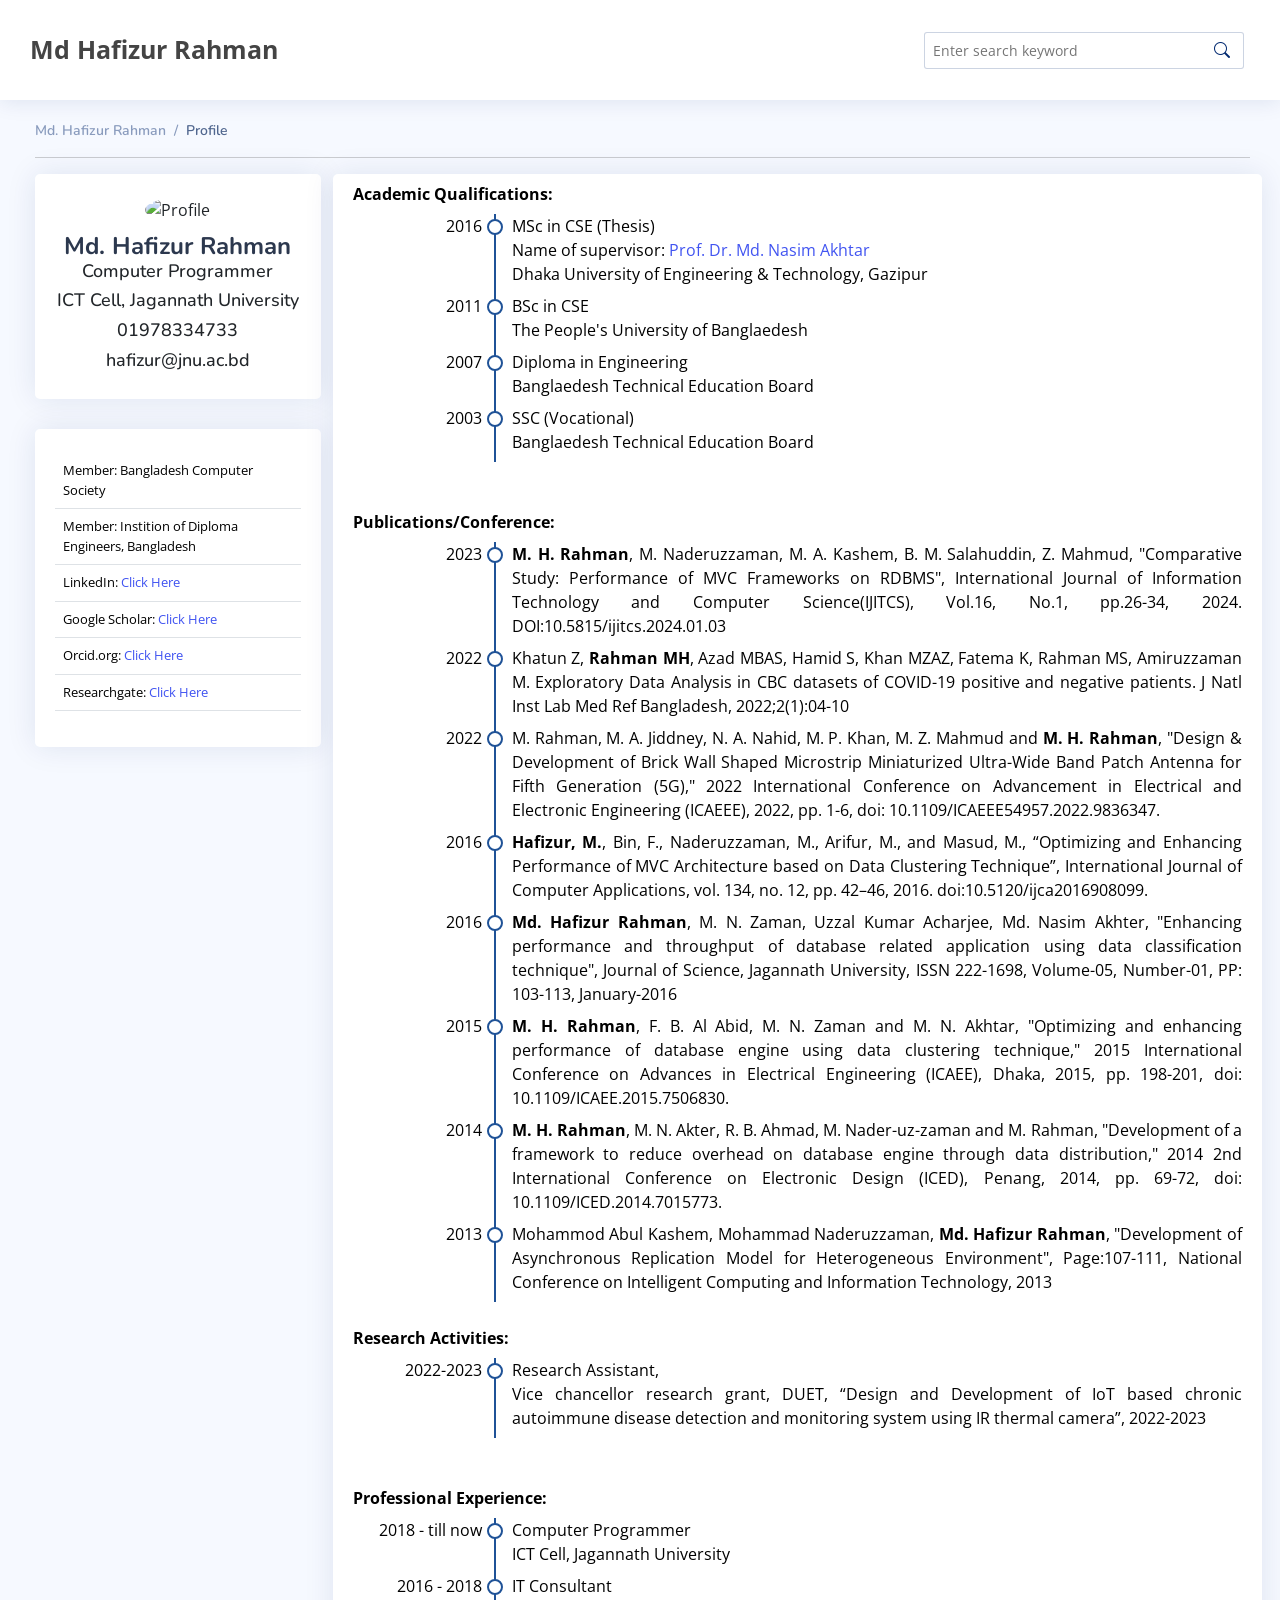
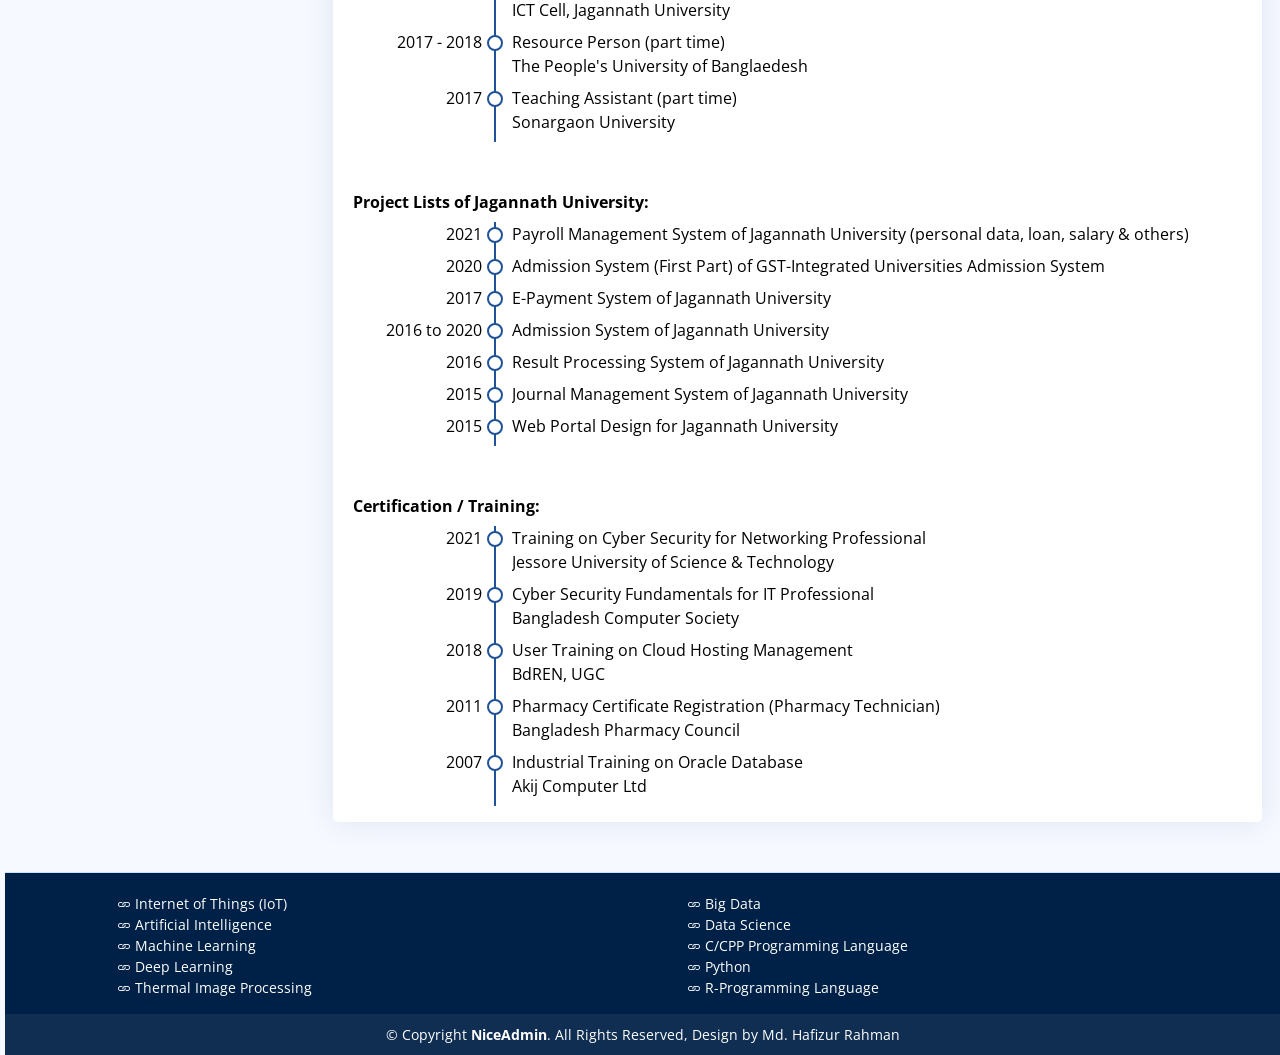
==== index.html @ 3d3f9adf "Add project list table for Project" ====
<!DOCTYPE html>
<html lang="en">

<head>
  <meta charset="utf-8">
  <meta content="width=device-width, initial-scale=1.0" name="viewport">

  <title>Md. Hafizur Rahman</title>
  <meta name="description" content="Md. Hafizur Rahman, Computer Programmer, Jagannath Univetsity, DUET">
  <meta name="keywords" content="Md. Hafizur Rahman, Computer Programmer, Jagannath Univetsity, DUET">

  <!-- Favicons -->
  <link href="profile-img.jpg" rel="icon">
  <link href="profile-img.jpg" rel="apple-touch-icon">

  <!-- Google Fonts -->
  <link href="https://fonts.gstatic.com" rel="preconnect">
  <link href="https://fonts.googleapis.com/css?family=Open+Sans:300,300i,400,400i,600,600i,700,700i|Nunito:300,300i,400,400i,600,600i,700,700i|Poppins:300,300i,400,400i,500,500i,600,600i,700,700i" rel="stylesheet">

  <!-- Vendor CSS Files -->
  <link href="https://cdn.jsdelivr.net/npm/bootstrap@5.0.2/dist/css/bootstrap.min.css" rel="stylesheet" integrity="sha384-EVSTQN3/azprG1Anm3QDgpJLIm9Nao0Yz1ztcQTwFspd3yD65VohhpuuCOmLASjC" crossorigin="anonymous">
  <link rel="stylesheet" href="https://cdn.jsdelivr.net/npm/bootstrap-icons@1.10.5/font/bootstrap-icons.css">
  <link href="style.css" rel="stylesheet">

</head>

<body>


   <header id="header" class="header fixed-top d-flex align-items-center" style='height:100px;' >
	
		<li class="nav-item d-block d-lg-none">
          <a class="nav-link nav-icon toggle-sidebar-btn" href="#">
            <i class="bi bi-list"></i>
           </a>
        </li>
	<!--
    <div class="d-flex align-items-center justify-content-between"  style='margin:0px;height:80px;'>
        <img src="https://hafizur.info/profile-img.jpg" style='height:75px;' alt="">
    </div>
   -->
	   
    <span style='font-size:25px; font-weight:bold;padding-left:10px;'>Md Hafizur Rahman</span>

    <nav class="header-nav ms-auto">
        
      <ul class="d-flex align-items-center">
        
        <li class="nav-item d-block d-lg-none">
          <a class="nav-link nav-icon search-bar-toggle " href="#">
            <i class="bi bi-search"></i>
          </a>
        </li>
     
        
        <li class="nav-item dropdown pe-3">
               <div class="search-bar">
                   
                  <form class="search-form d-flex align-items-center" method="POST" action="#">
                      <input type="hidden" name="c68ac539fab542ccf5bfe99f964eeb583" value="cde355ad556d3392de9cf7974c27603d" />
                               
                    <input type="text" name="query" placeholder="Enter search keyword" title="Enter search keyword">
                    <button type="submit" title="Search"><i class="bi bi-search"></i></button>
                  </form>
                </div>
        </li>
      </ul>
    </nav><!-- End Icons Navigation -->
  </header><!-- End Header -->
  
<!--  
 <aside id="sidebar" class="sidebar">
    <ul class="sidebar-nav" id="sidebar-nav" style='padding-top:10px;'>
        <li class='nav-item'><a class='nav-link collapsed' href='?id=home'><i class='bi bi-bank'></i> Home </a></li>
        <li class='nav-item'><a class='nav-link collapsed' href='?id=profile'><i class='bi bi-person-rolodex'></i> Profile</a></li>
		<li class='nav-item'><a class='nav-link collapsed' href='?id=randd'><i class='bi bi-grid'></i> R & D </a></li>
		<li class='nav-item'><a class='nav-link collapsed' href='?id=publication'><i class='bi bi-journal-album'></i> Publications </a></li>
		<li class='nav-item'><a class='nav-link collapsed' href='?id=blog'><i class='bi bi-journal-code'></i> Blog</a></li>
		<li class='nav-item'><a class='nav-link collapsed' href='?id=contact'><i class='bi bi-grid'></i> Contact Us</a></li>
    </ul>
</aside>
-->
<main id="main" class="main" style='margin-top:100px;'>
     
     <div class="pagetitle">
		<nav>
			<ol class="breadcrumb">
			  <li class="breadcrumb-item"><a href="#">Md. Hafizur Rahman</a></li>
			  <li class="breadcrumb-item active">Profile</li>
			</ol>
        </nav>
    </div>
    <hr>
    <section class="section profile">
     <div class="row">
		        <div class="col-xl-3">
					  <div class="card">
						<div class="card-body profile-card pt-4 d-flex flex-column align-items-center">
						 <img src="https://hafizur.info/profile-img.jpg" alt="Profile" class="rounded-circle">
						  <h2>Md. Hafizur Rahman</h2>
						  <h3>Computer Programmer</h3>
						  <h3>ICT Cell, Jagannath University</h3>
						  <h3>01978334733</h3>
						  <h3>hafizur@jnu.ac.bd</h3>
						</div>
					  </div>

					<div class="card">
						<div class="card-body profile-card pt-4 d-flex flex-column">
						<table class='table' style='font-size:13px;'>
								<tr><td>Member: Bangladesh Computer Society</td></tr>
								<tr><td>Member: Instition of Diploma Engineers, Bangladesh </td></tr>
								<tr><td>LinkedIn: <a href="#">Click Here</a></td></tr> 
								<tr><td>Google Scholar: <a href="https://scholar.google.com/citations?user=UboyvCoAAAAJ&hl=en">Click Here</a> </td></tr>	
								<tr><td>Orcid.org:  <a href="https://orcid.org/0009-0006-0517-9056">Click Here</a> </td></tr>		
								<tr><td>Researchgate: <a href="https://www.researchgate.net/profile/Md-Rahman-189">Click Here</a></td></tr>									
							</table>
						</div>
					  </div>

					</div>
		
        <div class="col-xl-9 card" style='min-height:600px;'>			
		<style>
			#vrline {
			  /*padding: 0 0 20px 20px;*/
			  margin-top: -2px;
			  border-left: 2px solid #1f5297;
			  position: relative;
			}					
			#vrline::before {
			  content: "";
			  position: absolute;
			  width: 16px;
			  height: 16px;
			  border-radius: 50px;
			  left: -9px;
			  top: 5px;
			  background: #fff;
			  border: 2px solid #1f5297;
			}
</style>		
<table class='table table-borderless'>
	<thead>	
		<tr>
			<th colspan=3 style='text-align:left;'>Academic Qualifications:</th>
		</tr>
	</thead>
	<tbody>
		<!--
	<tr>
		<td style='width:150px;text-align:right;vertical-align:top;padding-top:0px;padding-right:12px;'>ongoing</td>
		<td style='width:5px;text-align:center;' id='vrline'> </td>
		<td style='vertical-align:top;padding-top:0px;text-align:left;padding-left:0px;'>
			PhD in CSE<br>
			Name of  supervisor: <a href='https://profile.duet.ac.bd/u/drkashemll'>Prof. Dr. Mohammod Abul Kashem</a><br>
			Dhaka University of Engineering & Technology, Gazipur
			</td>
	</tr>
		-->
	<tr>
		<td style='width:150px;text-align:right;vertical-align:top;padding-top:0px;padding-right:12px;'>2016</td>
		<td style='width:5px;text-align:center;' id='vrline'> </td>
		<td style='vertical-align:top;padding-top:0px;text-align:left;padding-left:0px;'>
		MSc in CSE (Thesis)<br>
		Name of  supervisor: <a href='https://profile.duet.ac.bd/u/drnasim'>Prof. Dr. Md. Nasim Akhtar</a><br>
		Dhaka University of Engineering & Technology, Gazipur
	</tr>
	<tr>
		<td style='width:150px;text-align:right;vertical-align:top;padding-top:0px;padding-right:12px;'>2011</td>
		<td style='width:5px;text-align:center;' id='vrline'> </td>
		<td style='vertical-align:top;padding-top:0px;text-align:left;padding-left:0px;'>BSc in CSE<br>
		The People's University of Banglaedesh
		</td>
	</tr>
	<tr>
		<td style='width:150px;text-align:right;vertical-align:top;padding-top:0px;padding-right:12px;'>2007</td>
		<td style='width:5px;text-align:center;' id='vrline'> </td>
		<td style='vertical-align:top;padding-top:0px;text-align:left;padding-left:0px;'>Diploma in Engineering<br>Banglaedesh Technical Education Board</td>
	</tr>
	<tr>
		<td style='width:150px;text-align:right;vertical-align:top;padding-top:0px;padding-right:12px;'>2003</td>
		<td style='width:5px;text-align:center;' id='vrline'> </td>
		<td style='vertical-align:top;padding-top:0px;text-align:left;padding-left:0px;'>SSC (Vocational)<br>Banglaedesh Technical Education Board</td>
	</tr>
	</tbody>
</table>
<br>
<table class='table table-borderless'>
	<thead>	
		<tr>
			<th colspan=3 style='text-align:left;'>Publications/Conference:</th>
		</tr>
	</thead>
	<tbody>
	<tr>
		<td style='width:150px;text-align:right;vertical-align:top;padding-top:0px;padding-right:12px;'>2023</td>
		<td style='width:5px;text-align:center;' id='vrline'> </td>
		<td style='vertical-align:top;padding-top:0px;text-align:justify;padding-left:0px;'>
		<b>M. H. Rahman</b>, M. Naderuzzaman, M. A. Kashem, B. M. Salahuddin, Z. Mahmud, "Comparative Study: Performance of MVC Frameworks on RDBMS", International Journal of Information Technology and Computer Science(IJITCS), Vol.16, No.1, pp.26-34, 2024. DOI:10.5815/ijitcs.2024.01.03
		</td>
	</tr>
	<tr>
		<td style='width:150px;text-align:right;vertical-align:top;padding-top:0px;padding-right:12px;'>2022</td>
		<td style='width:5px;text-align:center;' id='vrline'> </td>
		<td style='vertical-align:top;padding-top:0px;text-align:justify;padding-left:0px;'>
			Khatun Z, <b>Rahman MH</b>, Azad MBAS, Hamid S, Khan MZAZ, Fatema K, Rahman MS, Amiruzzaman M. Exploratory Data Analysis in CBC datasets of COVID-19 positive and negative patients. J Natl Inst Lab Med Ref Bangladesh, 2022;2(1):04-10
		</td>
	</tr>
		<tr>
		<td style='width:150px;text-align:right;vertical-align:top;padding-top:0px;padding-right:12px;'>2022</td>
		<td style='width:5px;text-align:center;' id='vrline'> </td>
		<td style='vertical-align:top;padding-top:0px;text-align:justify;padding-left:0px;'>
			M. Rahman, M. A. Jiddney, N. A. Nahid, M. P. Khan, M. Z. Mahmud and <b>M. H. Rahman</b>, "Design & Development of Brick Wall Shaped Microstrip Miniaturized Ultra-Wide Band Patch Antenna for Fifth Generation (5G)," 2022 International Conference on Advancement in Electrical and Electronic Engineering (ICAEEE), 2022, pp. 1-6, doi: 10.1109/ICAEEE54957.2022.9836347.
		</td>
	</tr>
	
	</tr>
		<tr>
		<td style='width:150px;text-align:right;vertical-align:top;padding-top:0px;padding-right:12px;'>2016</td>
		<td style='width:5px;text-align:center;' id='vrline'> </td>
		<td style='vertical-align:top;padding-top:0px;text-align:justify;padding-left:0px;'>
			<b>Hafizur, M.</b>, Bin, F., Naderuzzaman, M., Arifur, M., and Masud, M., “Optimizing and Enhancing Performance of MVC Architecture based on Data Clustering Technique”, International Journal of Computer Applications, vol. 134, no. 12, pp. 42–46, 2016. doi:10.5120/ijca2016908099.
		</td>
	</tr>
	</tr>
	<tr>
		<td style='width:150px;text-align:right;vertical-align:top;padding-top:0px;padding-right:12px;'>2016</td>
		<td style='width:5px;text-align:center;' id='vrline'> </td>
		<td style='vertical-align:top;padding-top:0px;text-align:justify;padding-left:0px;'>
			<b>Md. Hafizur Rahman</b>, M. N. Zaman, Uzzal Kumar Acharjee, Md. Nasim Akhter, "Enhancing performance and throughput of database related application using data classification technique", Journal of Science, Jagannath University, ISSN 222-1698, Volume-05, Number-01, PP: 103-113, January-2016
		</td>
	</tr>
	<tr>
		<td style='width:150px;text-align:right;vertical-align:top;padding-top:0px;padding-right:12px;'>2015</td>
		<td style='width:5px;text-align:center;' id='vrline'> </td>
		<td style='vertical-align:top;padding-top:0px;text-align:justify;padding-left:0px;'>
		<b>M. H. Rahman</b>, F. B. Al Abid, M. N. Zaman and M. N. Akhtar, "Optimizing and enhancing performance of database engine using data clustering technique," 2015 International Conference on Advances in Electrical Engineering (ICAEE), Dhaka, 2015, pp. 198-201, doi: 10.1109/ICAEE.2015.7506830.
		</td>
	</tr>
	<tr>
		<td style='width:150px;text-align:right;vertical-align:top;padding-top:0px;padding-right:12px;'>2014</td>
		<td style='width:5px;text-align:center;' id='vrline'> </td>
		<td style='vertical-align:top;padding-top:0px;text-align:justify;padding-left:0px;'>
		<b>M. H. Rahman</b>, M. N. Akter, R. B. Ahmad, M. Nader-uz-zaman and M. Rahman, "Development of a framework to reduce overhead on database engine through data distribution," 2014 2nd International Conference on Electronic Design (ICED), Penang, 2014, pp. 69-72, doi: 10.1109/ICED.2014.7015773.
		</td>
	</tr>
	<tr>
		<td style='width:150px;text-align:right;vertical-align:top;padding-top:0px;padding-right:12px;'>2013</td>
		<td style='width:5px;text-align:center;' id='vrline'> </td>
		<td style='vertical-align:top;padding-top:0px;text-align:justify;padding-left:0px;'>
		Mohammod Abul Kashem, Mohammad Naderuzzaman, <b>Md. Hafizur Rahman</b>, "Development of Asynchronous Replication Model for Heterogeneous Environment", Page:107-111, National Conference on Intelligent Computing and Information Technology, 2013
		</td>
	</tr>
	</tbody>
</table>

	<table class='table table-borderless'  style="font-family:'Open Sans',sans-serif;">
	<thead>	
		<tr>
			<th colspan=3 style='text-align:left;'>Research Activities:</th>
		</tr>
	</thead>
	<tbody>
	<tr>
		<td style='width:150px;text-align:right;vertical-align:top;padding-top:0px;padding-right:12px;'>2022-2023</td>
		<td style='width:5px;text-align:center;' id='vrline'> </td>
		<td style='vertical-align:top;padding-top:0px;text-align:justify;padding-left:0px;'>
		Research Assistant,<br>
		Vice chancellor research grant, DUET,  “Design and Development of IoT based chronic autoimmune disease detection and monitoring system using IR thermal camera”, 2022-2023
		
		</td>
	</tr>
	</table>
			
<br>
<table class='table table-borderless'>
	<thead>	
		<tr>
			<th colspan=3 style='text-align:left;'>Professional Experience:</th>
		</tr>
	</thead>
	<tbody>
	<tr>
		<td style='width:150px;text-align:right;vertical-align:top;padding-top:0px;padding-right:12px;'>2018 - till now</td>
		<td style='width:5px;text-align:center;' id='vrline'> </td>
		<td style='vertical-align:top;padding-top:0px;text-align:left;padding-left:0px;'>
			Computer Programmer<br>
			ICT Cell, Jagannath University
			</td>
	</tr>
	<tr>
		<td style='width:150px;text-align:right;vertical-align:top;padding-top:0px;padding-right:12px;'>2016 - 2018</td>
		<td style='width:5px;text-align:center;' id='vrline'> </td>
		<td style='vertical-align:top;padding-top:0px;text-align:left;padding-left:0px;'>
			IT Consultant<br>
			ICT Cell, Jagannath University
	</tr>
	<tr>
		<td style='width:150px;text-align:right;vertical-align:top;padding-top:0px;padding-right:12px;'>2017 - 2018</td>
		<td style='width:5px;text-align:center;' id='vrline'> </td>
		<td style='vertical-align:top;padding-top:0px;text-align:left;padding-left:0px;'>Resource Person (part time)<br>
		The People's University of Banglaedesh
		</td>
	</tr>
	<tr>
		<td style='width:150px;text-align:right;vertical-align:top;padding-top:0px;padding-right:12px;'>2017 </td>
		<td style='width:5px;text-align:center;' id='vrline'> </td>
		<td style='vertical-align:top;padding-top:0px;text-align:left;padding-left:0px;'>Teaching Assistant (part time)<br>
		Sonargaon University
		</td>
	</tr>
	</tbody>
</table>
<br>
		<table class='table table-borderless'>
	<thead>	
		<tr>
			<th colspan=3 style='text-align:left;'>Project Lists of Jagannath University:</th>
		</tr>
	</thead>
	<tbody>

		<tr>
		<td style='width:150px;text-align:right;vertical-align:top;padding-top:0px;padding-right:12px;'>2021</td>
		<td style='width:5px;text-align:center;' id='vrline'> </td>
		<td style='vertical-align:top;padding-top:0px;text-align:left;padding-left:0px;'>
		Payroll Management System of Jagannath University (personal data, loan, salary & others)
		</td>
	</tr>

	<tr>
		<td style='width:150px;text-align:right;vertical-align:top;padding-top:0px;padding-right:12px;'>2020</td>
		<td style='width:5px;text-align:center;' id='vrline'> </td>
		<td style='vertical-align:top;padding-top:0px;text-align:left;padding-left:0px;'>
			Admission System (First Part) of GST-Integrated Universities Admission System
	</tr>


		<tr>
		<td style='width:150px;text-align:right;vertical-align:top;padding-top:0px;padding-right:12px;'>2017</td>
		<td style='width:5px;text-align:center;' id='vrline'> </td>
		<td style='vertical-align:top;padding-top:0px;text-align:left;padding-left:0px;'>
		E-Payment System of Jagannath University
		</td>
	</tr>

	<tr>
		<td style='width:150px;text-align:right;vertical-align:top;padding-top:0px;padding-right:12px;'>2016 to 2020</td>
		<td style='width:5px;text-align:center;' id='vrline'> </td>
		<td style='vertical-align:top;padding-top:0px;text-align:left;padding-left:0px;'>
			 Admission System of Jagannath University
			</td>
	</tr>

	<tr>
		<td style='width:150px;text-align:right;vertical-align:top;padding-top:0px;padding-right:12px;'>2016</td>
		<td style='width:5px;text-align:center;' id='vrline'> </td>
		<td style='vertical-align:top;padding-top:0px;text-align:left;padding-left:0px;'>
		Result Processing System of Jagannath University
		</td>
	</tr>


		<tr>
		<td style='width:150px;text-align:right;vertical-align:top;padding-top:0px;padding-right:12px;'>2015</td>
		<td style='width:5px;text-align:center;' id='vrline'> </td>
		<td style='vertical-align:top;padding-top:0px;text-align:left;padding-left:0px;'>
		Journal Management System of Jagannath University
		</td>
	</tr>

		<tr>
		<td style='width:150px;text-align:right;vertical-align:top;padding-top:0px;padding-right:12px;'>2015</td>
		<td style='width:5px;text-align:center;' id='vrline'> </td>
		<td style='vertical-align:top;padding-top:0px;text-align:left;padding-left:0px;'>
		Web Portal Design for Jagannath University
		</td>
	</tr>


	</tbody>
</table>		
<br>
<table class='table table-borderless'>
	<thead>	
		<tr>
			<th colspan=3 style='text-align:left;'>Certification / Training:</th>
		</tr>
	</thead>
	<tbody>
	<tr>
		<td style='width:150px;text-align:right;vertical-align:top;padding-top:0px;padding-right:12px;'>2021</td>
		<td style='width:5px;text-align:center;' id='vrline'> </td>
		<td style='vertical-align:top;padding-top:0px;text-align:left;padding-left:0px;'>
			Training on Cyber Security for Networking Professional<br>
			Jessore University of Science & Technology
			</td>
	</tr>
	<tr>
		<td style='width:150px;text-align:right;vertical-align:top;padding-top:0px;padding-right:12px;'>2019</td>
		<td style='width:5px;text-align:center;' id='vrline'> </td>
		<td style='vertical-align:top;padding-top:0px;text-align:left;padding-left:0px;'>
			Cyber Security Fundamentals for IT Professional<br>
			Bangladesh Computer Society
	</tr>
	<tr>
		<td style='width:150px;text-align:right;vertical-align:top;padding-top:0px;padding-right:12px;'>2018</td>
		<td style='width:5px;text-align:center;' id='vrline'> </td>
		<td style='vertical-align:top;padding-top:0px;text-align:left;padding-left:0px;'>
		User Training on Cloud Hosting Management<br>
		BdREN, UGC
		</td>
	</tr>
	<tr>
		<td style='width:150px;text-align:right;vertical-align:top;padding-top:0px;padding-right:12px;'>2011</td>
		<td style='width:5px;text-align:center;' id='vrline'> </td>
		<td style='vertical-align:top;padding-top:0px;text-align:left;padding-left:0px;'>
		Pharmacy Certificate Registration (Pharmacy Technician)<br>
		Bangladesh Pharmacy Council 
		</td>
	</tr>
	<tr>
		<td style='width:150px;text-align:right;vertical-align:top;padding-top:0px;padding-right:12px;'>2007</td>
		<td style='width:5px;text-align:center;' id='vrline'> </td>
		<td style='vertical-align:top;padding-top:0px;text-align:left;padding-left:0px;'>
		Industrial Training on Oracle Database<br>
		Akij Computer Ltd 
		</td>
	</tr>
	</tbody>
</table>					
        </div>
      </div>
    </section>

  </main>
    <!-- ======= Footer ======= -->
  <footer id="footer" class="footer"  style='background-color:#002147;padding-bottom:0px;color:white;'>
      <div class="container">
            <div class="f-items" >
                <div class="row" >
					
					<div class="col-md-6 col-sm-6 item equal-height">
                        <div class="f-item link">
                            <ul class='no_bullet_white_color' style='list-style-type:none;'>
                                <li style='margin:0px;'><a href='#'><i class='bi bi-link'></i> Internet of Things (IoT)</a></li>
								<li style='margin:0px;'><a href='#'><i class='bi bi-link'></i> Artificial Intelligence</a></li>
								<li style='margin:0px;'><a href='#'><i class='bi bi-link'></i> Machine Learning</a></li>
								<li style='margin:0px;'><a href='#'><i class='bi bi-link'></i> Deep Learning</a></li>	
								<li style='margin:0px;'><a href='#'><i class='bi bi-link'></i> Thermal Image Processing</a></li>										
							</ul>
						</div>
                    </div>
					
					<div class="col-md-6 col-sm-6 item equal-height">
                        <div class="f-item link">
                            <ul class='no_bullet_white_color' style='list-style-type:none;'>
                                <li style='margin:0px;'><a href='#'><i class='bi bi-link'></i> Big Data</a></li>
								<li style='margin:0px;'><a href='#'><i class='bi bi-link'></i> Data Science</a></li>
								<li style='margin:0px;'><a href='#'><i class='bi bi-link'></i> C/CPP Programming Language</a></li>
								<li style='margin:0px;'><a href='#'><i class='bi bi-link'></i> Python</a></li>
								<li style='margin:0px;'><a href='#'><i class='bi bi-link'></i> R-Programming Language</a></li>							
							</ul>
						</div>
                    </div>					


                </div>
            </div>
        </div>
      
    <div class="copyright" style='background-color:#0F2E52;padding:10px;color:white;'>
      &copy; Copyright <strong><span>NiceAdmin</span></strong>. All Rights Reserved, Design by Md. Hafizur Rahman</div>
  </footer>

  <a href="#" class="back-to-top d-flex align-items-center justify-content-center"><i class="bi bi-arrow-up-short"></i></a>

 <script src="https://cdn.jsdelivr.net/npm/bootstrap@5.0.2/dist/js/bootstrap.bundle.min.js" integrity="sha384-MrcW6ZMFYlzcLA8Nl+NtUVF0sA7MsXsP1UyJoMp4YLEuNSfAP+JcXn/tWtIaxVXM" crossorigin="anonymous"></script>
  <script src="main.js"></script>

</body>

</html>
---- style.css ----
/**
* Template Name: NiceAdmin - v2.2.2
* Template URL: https://bootstrapmade.com/nice-admin-bootstrap-admin-html-template/
* Author: BootstrapMade.com
* License: https://bootstrapmade.com/license/
*/

/*--------------------------------------------------------------
# General
--------------------------------------------------------------*/
:root {
  scroll-behavior: smooth;
}

body {
  font-family: "Open Sans", sans-serif;
  background: #f6f9ff;
  color: #444444;
}

a {
  color: #4154f1;
  text-decoration: none;
}

a:hover {
  color: #717ff5;
  text-decoration: none;
}

h1, h2, h3, h4, h5, h6 {
  font-family: "Nunito", sans-serif;
}

/*--------------------------------------------------------------
# Main
--------------------------------------------------------------*/
#main {
  margin-top: 100px;
  padding: 20px 30px;
  transition: all 0.3s;
}
@media (max-width: 1199px) {
  #main {
    padding: 20px;
  }
}

/*--------------------------------------------------------------
# Page Title
--------------------------------------------------------------*/
.pagetitle {
  margin-bottom: 10px;
}
.pagetitle h1 {
  font-size: 24px;
  margin-bottom: 0;
  font-weight: 600;
  color: #012970;
}

/*--------------------------------------------------------------
# Back to top button
--------------------------------------------------------------*/
.back-to-top {
  position: fixed;
  visibility: hidden;
  opacity: 0;
  right: 15px;
  bottom: 15px;
  z-index: 99999;
  background: #4154f1;
  width: 40px;
  height: 40px;
  border-radius: 4px;
  transition: all 0.4s;
}
.back-to-top i {
  font-size: 24px;
  color: #fff;
  line-height: 0;
}
.back-to-top:hover {
  background: #6776f4;
  color: #fff;
}
.back-to-top.active {
  visibility: visible;
  opacity: 1;
}

/*--------------------------------------------------------------
# Override some default Bootstrap stylings
--------------------------------------------------------------*/
/* Dropdown menus */
.dropdown-menu {
  border-radius: 4px;
  padding: 10px 0;
  -webkit-animation-name: dropdown-animate;
  animation-name: dropdown-animate;
  -webkit-animation-duration: 0.2s;
  animation-duration: 0.2s;
  -webkit-animation-fill-mode: both;
  animation-fill-mode: both;
  border: 0;
  box-shadow: 0 5px 30px 0 rgba(82, 63, 105, 0.2);
}
.dropdown-menu .dropdown-header, .dropdown-menu .dropdown-footer {
  text-align: center;
  font-size: 15px;
  padding: 10px 25px;
}
.dropdown-menu .dropdown-footer a {
  color: #444444;
  text-decoration: underline;
}
.dropdown-menu .dropdown-footer a:hover {
  text-decoration: none;
}
.dropdown-menu .dropdown-divider {
  color: #a5c5fe;
  margin: 0;
}
.dropdown-menu .dropdown-item {
  font-size: 14px;
  padding: 10px 15px;
  transition: 0.3s;
}
.dropdown-menu .dropdown-item i {
  margin-right: 10px;
  font-size: 18px;
  line-height: 0;
}
.dropdown-menu .dropdown-item:hover {
  background-color: #f6f9ff;
}

@media (min-width: 768px) {
  .dropdown-menu-arrow::before {
    content: "";
    width: 13px;
    height: 13px;
    background: #fff;
    position: absolute;
    top: -7px;
    right: 20px;
    transform: rotate(45deg);
    border-top: 1px solid #eaedf1;
    border-left: 1px solid #eaedf1;
  }
}
@-webkit-keyframes dropdown-animate {
  0% {
    opacity: 0;
  }
  100% {
    opacity: 1;
  }
  0% {
    opacity: 0;
  }
}
@keyframes dropdown-animate {
  0% {
    opacity: 0;
  }
  100% {
    opacity: 1;
  }
  0% {
    opacity: 0;
  }
}
/* Light Backgrounds */
.bg-primary-light {
  background-color: #cfe2ff;
  border-color: #cfe2ff;
}

.bg-secondary-light {
  background-color: #e2e3e5;
  border-color: #e2e3e5;
}

.bg-success-light {
  background-color: #d1e7dd;
  border-color: #d1e7dd;
}

.bg-danger-light {
  background-color: #f8d7da;
  border-color: #f8d7da;
}

.bg-warning-light {
  background-color: #fff3cd;
  border-color: #fff3cd;
}

.bg-info-light {
  background-color: #cff4fc;
  border-color: #cff4fc;
}

.bg-dark-light {
  background-color: #d3d3d4;
  border-color: #d3d3d4;
}

/* Card */
.card {
  margin-bottom: 30px;
  border: none;
  border-radius: 5px;
  box-shadow: 0px 0 30px rgba(1, 41, 112, 0.1);
}

.card-header, .card-footer {
  border-color: #ebeef4;
  background-color: #fff;
  color: #798eb3;
  padding: 15px;
}

.card-title {
  padding: 20px 0 15px 0;
  font-size: 18px;
  font-weight: 500;
  color: #012970;
  font-family: "Poppins", sans-serif;
}
.card-title span {
  color: #899bbd;
  font-size: 14px;
  font-weight: 400;
}
.card-body {
  padding: 0 20px 20px 20px;
}

.card-img-overlay {
  background-color: rgba(255, 255, 255, 0.6);
}

/* Alerts */
.alert-heading {
  font-weight: 500;
  font-family: "Poppins", sans-serif;
  font-size: 20px;
}

/* Close Button */
.btn-close {
  background-size: 25%;
}
.btn-close:focus {
  outline: 0;
  box-shadow: none;
}

/* Accordion */
.accordion-item {
  border: 1px solid #ebeef4;
}

.accordion-button:focus {
  outline: 0;
  box-shadow: none;
}
.accordion-button:not(.collapsed) {
  color: #012970;
  background-color: #f6f9ff;
}

.accordion-flush .accordion-button {
  padding: 15px 0;
  background: none;
  border: 0;
}
.accordion-flush .accordion-button:not(.collapsed) {
  box-shadow: none;
  color: #4154f1;
}
.accordion-flush .accordion-body {
  padding: 0 0 15px 0;
  color: #3e4f6f;
  font-size: 15px;
}

/* Breadcrumbs */
.breadcrumb {
  font-size: 14px;
  font-family: "Nunito", sans-serif;
  color: #899bbd;
  font-weight: 600;
}
.breadcrumb a {
  color: #899bbd;
  transition: 0.3s;
}
.breadcrumb a:hover {
  color: #51678f;
}
.breadcrumb .breadcrumb-item::before {
  color: #899bbd;
}
.breadcrumb .active {
  color: #51678f;
  font-weight: 600;
}

/* Bordered Tabs */
.nav-tabs-bordered {
  border-bottom: 2px solid #ebeef4;
}
.nav-tabs-bordered .nav-link {
  margin-bottom: -2px;
  border: none;
  color: #2c384e;
}
.nav-tabs-bordered .nav-link:hover, .nav-tabs-bordered .nav-link:focus {
  color: #4154f1;
}
.nav-tabs-bordered .nav-link.active {
  background-color: #fff;
  color: #4154f1;
  border-bottom: 2px solid #4154f1;
}

/*--------------------------------------------------------------
# Header
--------------------------------------------------------------*/
.logo {
  line-height: 1;
}
@media (min-width: 1200px) {
  .logo {
    width: 280px;
  }
}
.logo img {
  max-height: 26px;
  margin-right: 6px;
  height:80px;
}
.logo span {
  font-size: 26px;
  font-weight: 700;
  color: #012970;
  font-family: "Nunito", sans-serif;
}

.header {
  transition: all 0.5s;
  z-index: 997;
  height: 100px;
  box-shadow: 0px 2px 20px rgba(1, 41, 112, 0.1);
  background-color: #fff;
  padding-left: 20px;
  /* Toggle Sidebar Button */
  /* Search Bar */
}
.header .toggle-sidebar-btn {
  font-size: 32px;
  padding-left: 10px;
  cursor: pointer;
  color: #012970;
}
.header .search-bar {
  min-width: 360px;
  padding: 0 20px;
}
@media (max-width: 1199px) {
  .header .search-bar {
    position: fixed;
    top: 50px;
    left: 0;
    right: 0;
    padding: 20px;
    box-shadow: 0px 0px 15px 0px rgba(1, 41, 112, 0.1);
    background: white;
    z-index: 9999;
    transition: 0.3s;
    visibility: hidden;
    opacity: 0;
  }
  .header .search-bar-show {
    top: 60px;
    visibility: visible;
    opacity: 1;
  }
}
.header .search-form {
  width: 100%;
}
.header .search-form input {
  border: 0;
  font-size: 14px;
  color: #012970;
  border: 1px solid rgba(1, 41, 112, 0.2);
  padding: 7px 38px 7px 8px;
  border-radius: 3px;
  transition: 0.3s;
  width: 100%;
}
.header .search-form input:focus, .header .search-form input:hover {
  outline: none;
  box-shadow: 0 0 10px 0 rgba(1, 41, 112, 0.15);
  border: 1px solid rgba(1, 41, 112, 0.3);
}
.header .search-form button {
  border: 0;
  padding: 0;
  margin-left: -30px;
  background: none;
}
.header .search-form button i {
  color: #012970;
}

/*--------------------------------------------------------------
# Header Nav
--------------------------------------------------------------*/
.header-nav ul {
  list-style: none;
}
.header-nav > ul {
  margin: 0;
  padding: 0;
}
.header-nav .nav-icon {
  font-size: 20px;
  color: #012970;
}
.header-nav .nav-profile {
  color: #012970;
}
.header-nav .nav-profile img {
  max-height: 36px;
}
.header-nav .nav-profile span {
  font-size: 14px;
  font-weight: 600;
}
.header-nav .badge-number {
  position: absolute;
  inset: 4px 6px auto auto;
  font-weight: normal;
  font-size: 11px;
  padding: 3px 6px;
}
.header-nav .notifications .notification-item {
  display: flex;
  align-items: center;
  padding: 15px 10px;
  transition: 0.3s;
}
.header-nav .notifications .notification-item i {
  margin: 0 20px 0 10px;
  font-size: 24px;
}
.header-nav .notifications .notification-item h4 {
  font-size: 16px;
  font-weight: 600;
  margin-bottom: 5px;
}
.header-nav .notifications .notification-item p {
  font-size: 13px;
  margin-bottom: 3px;
  color: #919191;
}
.header-nav .notifications .notification-item:hover {
  background-color: #f6f9ff;
}
.header-nav .messages .message-item {
  padding: 15px 10px;
  transition: 0.3s;
}
.header-nav .messages .message-item a {
  display: flex;
}
.header-nav .messages .message-item img {
  margin: 0 20px 0 10px;
  max-height: 40px;
}
.header-nav .messages .message-item h4 {
  font-size: 16px;
  font-weight: 600;
  margin-bottom: 5px;
  color: #444444;
}
.header-nav .messages .message-item p {
  font-size: 13px;
  margin-bottom: 3px;
  color: #919191;
}
.header-nav .messages .message-item:hover {
  background-color: #f6f9ff;
}
.header-nav .profile {
  min-width: 240px;
  padding-bottom: 0;
}
.header-nav .profile .dropdown-header h6 {
  font-size: 18px;
  margin-bottom: 0;
  font-weight: 600;
  color: #444444;
}
.header-nav .profile .dropdown-header span {
  font-size: 14px;
}
.header-nav .profile .dropdown-item {
  font-size: 14px;
  padding: 10px 15px;
  transition: 0.3s;
}
.header-nav .profile .dropdown-item i {
  margin-right: 10px;
  font-size: 18px;
  line-height: 0;
}
.header-nav .profile .dropdown-item:hover {
  background-color: #f6f9ff;
}

/*--------------------------------------------------------------
# Sidebar
--------------------------------------------------------------*/
.sidebar {
  position: fixed;
  top: 80px;
  left: 0;
  bottom: 0;
  width: 300px;
  z-index: 996;
  transition: all 0.3s;
  padding: 20px;
  overflow-y: auto;
  scrollbar-width: thin;
  scrollbar-color: #aab7cf transparent;
  box-shadow: 0px 0px 20px rgba(1, 41, 112, 0.1);
  background-color: #fff;
}
@media (max-width: 1199px) {
  .sidebar {
    left: -300px;
  }
}
.sidebar::-webkit-scrollbar {
  width: 5px;
  height: 8px;
  background-color: #fff;
}
.sidebar::-webkit-scrollbar-thumb {
  background-color: #aab7cf;
}

@media (min-width: 1200px) {
  #main, #footer {
    margin-left: 5px;
  }
}
@media (max-width: 1199px) {
  .toggle-sidebar .sidebar {
    left: 0;
  }
}
@media (min-width: 1200px) {
  .toggle-sidebar #main, .toggle-sidebar #footer {
    margin-left: 0;
  }
  .toggle-sidebar .sidebar {
    left: -300px;
  }
}

.sidebar-nav {
  padding: 0;
  margin: 0;
  list-style: none;
}
.sidebar-nav li {
  padding: 0;
  margin: 0;
  list-style: none;
}
.sidebar-nav .nav-item {
  margin-bottom: 5px;
}

.sidebar-nav .nav-heading {
  font-size: 11px;
  text-transform: uppercase;
  color: #899bbd;
  font-weight: 600;
  margin: 10px 0 5px 15px;
}
.sidebar-nav .nav-link {
  display: flex;
  align-items: center;
  font-size: 15px;
  font-weight: 600;
  color: #4154f1;
  transition: 0.3;
  background: #f6f9ff;
  padding: 10px 15px;
  border-radius: 4px;
}
.sidebar-nav .nav-link i {
  font-size: 16px;
  margin-right: 10px;
  color: #4154f1;
}
.sidebar-nav .nav-link.collapsed {
  color: #012970;
  background: #fff;
}
.sidebar-nav .nav-link.collapsed i {
  color: #899bbd;
}
.sidebar-nav .nav-link:hover {
    /*
  color: #4154f1;
 background: #f6f9ff; */
 color:#FFB606;
background: #002147;
font-weight:bold;
}
.sidebar-nav .nav-link:hover i {
 /* color: #4154f1; */
  color:#FFB606;
  font-weight:bold;
}
.sidebar-nav .nav-link .bi-chevron-down {
  margin-right: 0;
  transition: transform 0.2s ease-in-out;
}
.sidebar-nav .nav-link:not(.collapsed) .bi-chevron-down {
  transform: rotate(180deg);
}
.sidebar-nav .nav-content {
  padding: 5px 0 0 0;
  margin: 0;
  list-style: none;
}
.sidebar-nav .nav-content a {
  display: flex;
  align-items: center;
  font-size: 14px;
  font-weight: 600;
  color: #012970;
  transition: 0.3;
  padding: 10px 0 10px 40px;
  transition: 0.3s;
}
.sidebar-nav .nav-content a i {
  font-size: 6px;
  margin-right: 8px;
  line-height: 0;
  border-radius: 50%;
}
.sidebar-nav .nav-content a:hover, .sidebar-nav .nav-content a.active {
  color: #4154f1;
}
.sidebar-nav .nav-content a.active i {
  background-color: #4154f1;
}

/*--------------------------------------------------------------
# Dashboard
--------------------------------------------------------------*/
/* Filter dropdown */
.dashboard .filter {
  position: absolute;
  right: 0px;
  top: 15px;
}
.dashboard .filter .icon {
  color: #aab7cf;
  padding-right: 20px;
  padding-bottom: 5px;
  transition: 0.3s;
  font-size: 16px;
}
.dashboard .filter .icon:hover, .dashboard .filter .icon:focus {
  color: #4154f1;
}
.dashboard .filter .dropdown-header {
  padding: 8px 15px;
}
.dashboard .filter .dropdown-header h6 {
  text-transform: uppercase;
  font-size: 14px;
  font-weight: 600;
  letter-spacing: 1px;
  color: #aab7cf;
  margin-bottom: 0;
  padding: 0;
}
.dashboard .filter .dropdown-item {
  padding: 8px 15px;
}

/* Info Cards */
.dashboard .info-card {
  padding-bottom: 10px;
}
.dashboard .info-card h6 {
  font-size: 28px;
  color: #012970;
  font-weight: 700;
  margin: 0;
  padding: 0;
}
.dashboard .card-icon {
  font-size: 32px;
  line-height: 0;
  width: 64px;
  height: 64px;
  flex-shrink: 0;
  flex-grow: 0;
}
.dashboard .sales-card .card-icon {
  color: #4154f1;
  background: #f6f6fe;
}
.dashboard .revenue-card .card-icon {
  color: #2eca6a;
  background: #e0f8e9;
}
.dashboard .customers-card .card-icon {
  color: #ff771d;
  background: #ffecdf;
}

/* Activity */
.dashboard .activity {
  font-size: 14px;
}
.dashboard .activity .activity-item .activite-label {
  color: #888;
  position: relative;
  flex-shrink: 0;
  flex-grow: 0;
  min-width: 64px;
}
.dashboard .activity .activity-item .activite-label::before {
  content: "";
  position: absolute;
  right: -11px;
  width: 4px;
  top: 0;
  bottom: 0;
  background-color: #eceefe;
}
.dashboard .activity .activity-item .activity-badge {
  margin-top: 3px;
  z-index: 1;
  font-size: 11px;
  line-height: 0;
  border-radius: 50%;
  flex-shrink: 0;
  border: 3px solid #fff;
  flex-grow: 0;
}
.dashboard .activity .activity-item .activity-content {
  padding-left: 10px;
  padding-bottom: 20px;
}
.dashboard .activity .activity-item:first-child .activite-label::before {
  top: 5px;
}
.dashboard .activity .activity-item:last-child .activity-content {
  padding-bottom: 0;
}

/* News & Updates */
.dashboard .news .post-item + .post-item {
  margin-top: 15px;
}
.dashboard .news img {
  width: 80px;
  float: left;
  border-radius: 5px;
}
.dashboard .news h4 {
  font-size: 15px;
  margin-left: 95px;
  font-weight: bold;
  margin-bottom: 5px;
}
.dashboard .news h4 a {
  color: #012970;
  transition: 0.3s;
}
.dashboard .news h4 a:hover {
  color: #4154f1;
}
.dashboard .news p {
  font-size: 14px;
  color: #777777;
  margin-left: 95px;
}

/* Recent Sales */
.dashboard .recent-sales {
  font-size: 14px;
}
.dashboard .recent-sales .table thead {
  background: #f6f6fe;
}
.dashboard .recent-sales .table thead th {
  border: 0;
}
.dashboard .recent-sales .dataTable-top {
  padding: 0 0 10px 0;
}
.dashboard .recent-sales .dataTable-bottom {
  padding: 10px 0 0 0;
}

/* Top Selling */
.dashboard .top-selling {
  font-size: 14px;
}
.dashboard .top-selling .table thead {
  background: #f6f6fe;
}
.dashboard .top-selling .table thead th {
  border: 0;
}
.dashboard .top-selling .table tbody td {
  vertical-align: middle;
}
.dashboard .top-selling img {
  border-radius: 5px;
  max-width: 60px;
}

/*--------------------------------------------------------------
# Icons list page
--------------------------------------------------------------*/
.iconslist {
  display: grid;
  max-width: 100%;
  grid-template-columns: repeat(auto-fit, minmax(180px, 1fr));
  gap: 1.25rem;
  padding-top: 15px;
}
.iconslist .icon {
  background-color: #fff;
  border-radius: 0.25rem;
  text-align: center;
  color: #012970;
  padding: 15px 0;
}
.iconslist i {
  margin: 0.25rem;
  font-size: 2.5rem;
}
.iconslist .label {
  font-family: var(--bs-font-monospace);
  display: inline-block;
  width: 100%;
  overflow: hidden;
  padding: 0.25rem;
  font-size: 12px;
  text-overflow: ellipsis;
  white-space: nowrap;
  color: #666;
}

/*--------------------------------------------------------------
# Profie Page
--------------------------------------------------------------*/
.profile .profile-card img {
  max-width: 120px;
}
.profile .profile-card h2 {
  font-size: 24px;
  font-weight: 700;
  color: #2c384e;
  margin: 10px 0 0 0;
}
.profile .profile-card h3 {
  font-size: 18px;
}
.profile .profile-card .social-links a {
  font-size: 20px;
  display: inline-block;
  color: rgba(1, 41, 112, 0.5);
  line-height: 0;
  margin-right: 10px;
  transition: 0.3s;
}
.profile .profile-card .social-links a:hover {
  color: #012970;
}
.profile .profile-overview .row {
  margin-bottom: 20px;
  font-size: 15px;
}
.profile .profile-overview .card-title {
  color: #012970;
}
.profile .profile-overview .label {
  font-weight: 600;
  color: rgba(1, 41, 112, 0.6);
}
.profile .profile-edit label {
  font-weight: 600;
  color: rgba(1, 41, 112, 0.6);
}
.profile .profile-edit img {
  max-width: 120px;
}

/*--------------------------------------------------------------
# F.A.Q Page
--------------------------------------------------------------*/
.faq .basic h6 {
  font-size: 18px;
  font-weight: 600;
  color: #4154f1;
}
.faq .basic p {
  color: #6980aa;
}

/*--------------------------------------------------------------
# Contact
--------------------------------------------------------------*/
.contact .info-box {
  padding: 28px 30px;
}
.contact .info-box i {
  font-size: 38px;
  line-height: 0;
  color: #4154f1;
}
.contact .info-box h3 {
  font-size: 20px;
  color: #012970;
  font-weight: 700;
  margin: 20px 0 10px 0;
}
.contact .info-box p {
  padding: 0;
  line-height: 24px;
  font-size: 14px;
  margin-bottom: 0;
}
.contact .php-email-form .error-message {
  display: none;
  color: #fff;
  background: #ed3c0d;
  text-align: left;
  padding: 15px;
  margin-bottom: 24px;
  font-weight: 600;
}
.contact .php-email-form .sent-message {
  display: none;
  color: #fff;
  background: #18d26e;
  text-align: center;
  padding: 15px;
  margin-bottom: 24px;
  font-weight: 600;
}
.contact .php-email-form .loading {
  display: none;
  background: #fff;
  text-align: center;
  padding: 15px;
  margin-bottom: 24px;
}
.contact .php-email-form .loading:before {
  content: "";
  display: inline-block;
  border-radius: 50%;
  width: 24px;
  height: 24px;
  margin: 0 10px -6px 0;
  border: 3px solid #18d26e;
  border-top-color: #eee;
  -webkit-animation: animate-loading 1s linear infinite;
  animation: animate-loading 1s linear infinite;
}
.contact .php-email-form input, .contact .php-email-form textarea {
  border-radius: 0;
  box-shadow: none;
  font-size: 14px;
  border-radius: 0;
}
.contact .php-email-form input:focus, .contact .php-email-form textarea:focus {
  border-color: #4154f1;
}
.contact .php-email-form input {
  padding: 10px 15px;
}
.contact .php-email-form textarea {
  padding: 12px 15px;
}
.contact .php-email-form button[type=submit] {
  background: #4154f1;
  border: 0;
  padding: 10px 30px;
  color: #fff;
  transition: 0.4s;
  border-radius: 4px;
}
.contact .php-email-form button[type=submit]:hover {
  background: #5969f3;
}
@-webkit-keyframes animate-loading {
  0% {
    transform: rotate(0deg);
  }
  100% {
    transform: rotate(360deg);
  }
}
@keyframes animate-loading {
  0% {
    transform: rotate(0deg);
  }
  100% {
    transform: rotate(360deg);
  }
}

/*--------------------------------------------------------------
# Error 404
--------------------------------------------------------------*/
.error-404 {
  padding: 30px;
}
.error-404 h1 {
  font-size: 180px;
  font-weight: 700;
  color: #4154f1;
  margin-bottom: 0;
  line-height: 150px;
}
.error-404 h2 {
  font-size: 24px;
  font-weight: 700;
  color: #012970;
  margin-bottom: 30px;
}
.error-404 .btn {
  background: #51678f;
  color: #fff;
  padding: 8px 30px;
}
.error-404 .btn:hover {
  background: #3e4f6f;
}
@media (min-width: 992px) {
  .error-404 img {
    max-width: 50%;
  }
}

/*--------------------------------------------------------------
# Footer
--------------------------------------------------------------*/
.footer {
  padding: 20px 0;
  font-size: 14px;
  transition: all 0.3s;
  border-top: 1px solid #cddfff;
  color:white;
}
.footer .copyright {
  text-align: center;
  color: #012970;
}
.footer .credits {
  padding-top: 5px;
  text-align: center;
  font-size: 13px;
  color: #012970;
}

.no_bullet_white_color {
    list-style-type: none;
} 
.no_bullet_white_color li a {
    color:white;
}
.no_bullet_white_color li a:hover {
    color:#FFB606;
}
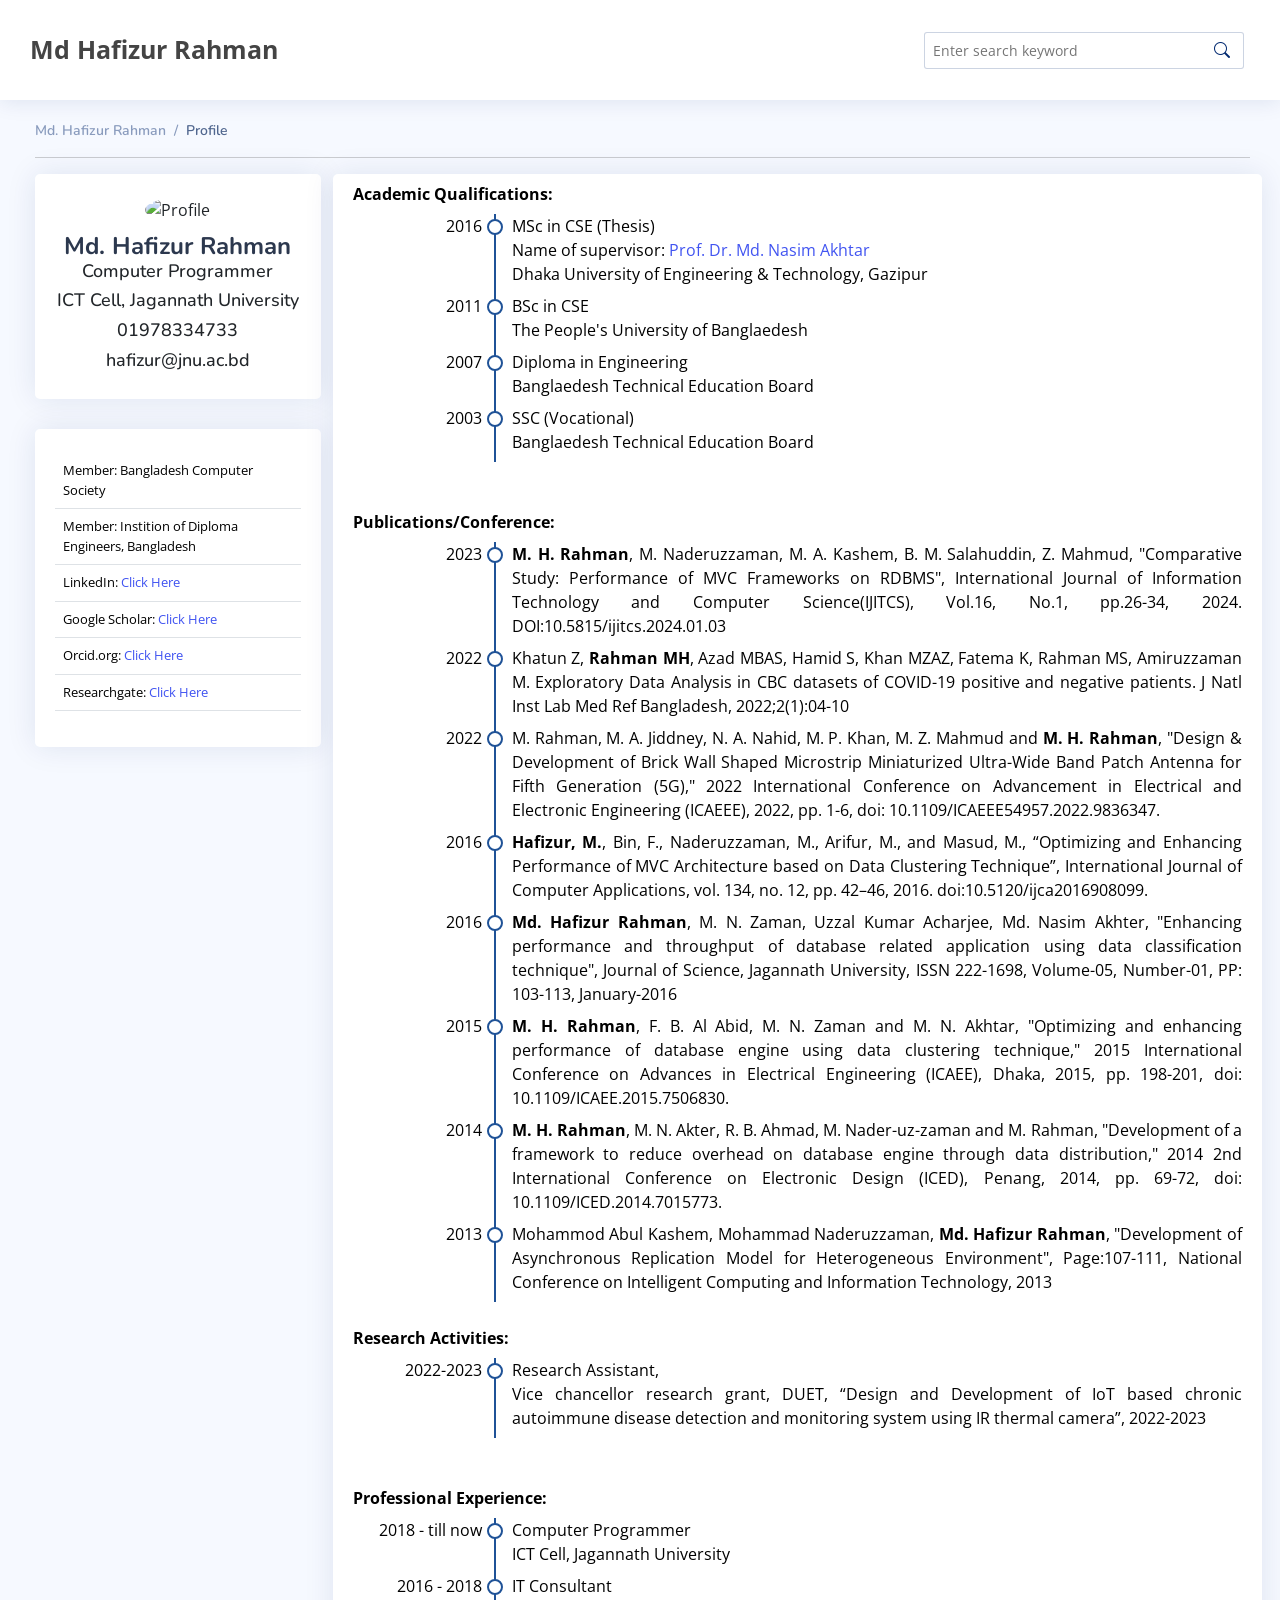
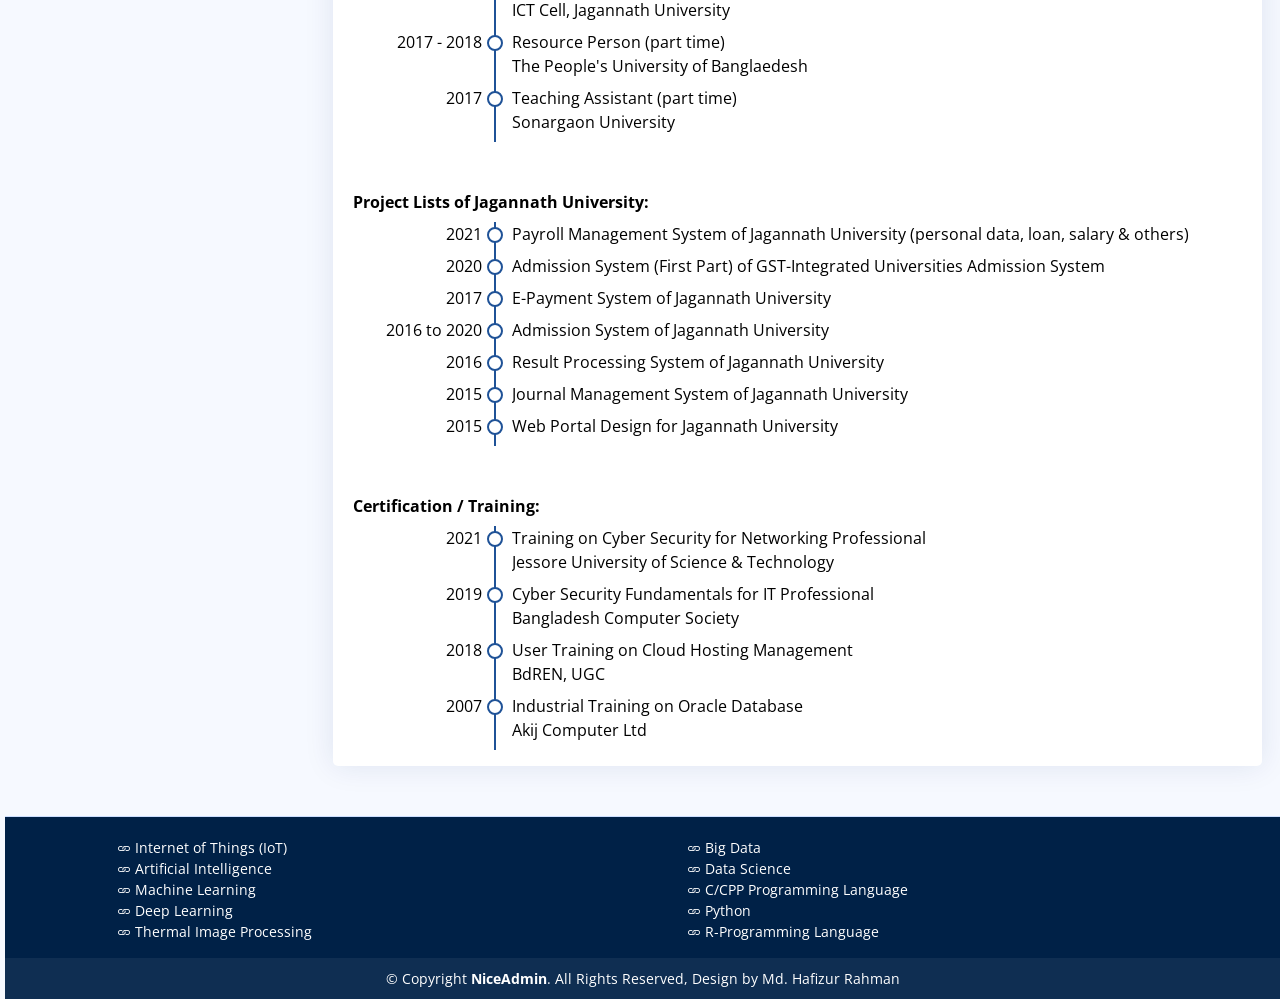
==== commit 3845049d: "training update" ====
--- a/index.html
+++ b/index.html
@@ -413,14 +413,6 @@
 		</td>
 	</tr>
 	<tr>
-		<td style='width:150px;text-align:right;vertical-align:top;padding-top:0px;padding-right:12px;'>2011</td>
-		<td style='width:5px;text-align:center;' id='vrline'> </td>
-		<td style='vertical-align:top;padding-top:0px;text-align:left;padding-left:0px;'>
-		Pharmacy Certificate Registration (Pharmacy Technician)<br>
-		Bangladesh Pharmacy Council 
-		</td>
-	</tr>
-	<tr>
 		<td style='width:150px;text-align:right;vertical-align:top;padding-top:0px;padding-right:12px;'>2007</td>
 		<td style='width:5px;text-align:center;' id='vrline'> </td>
 		<td style='vertical-align:top;padding-top:0px;text-align:left;padding-left:0px;'>
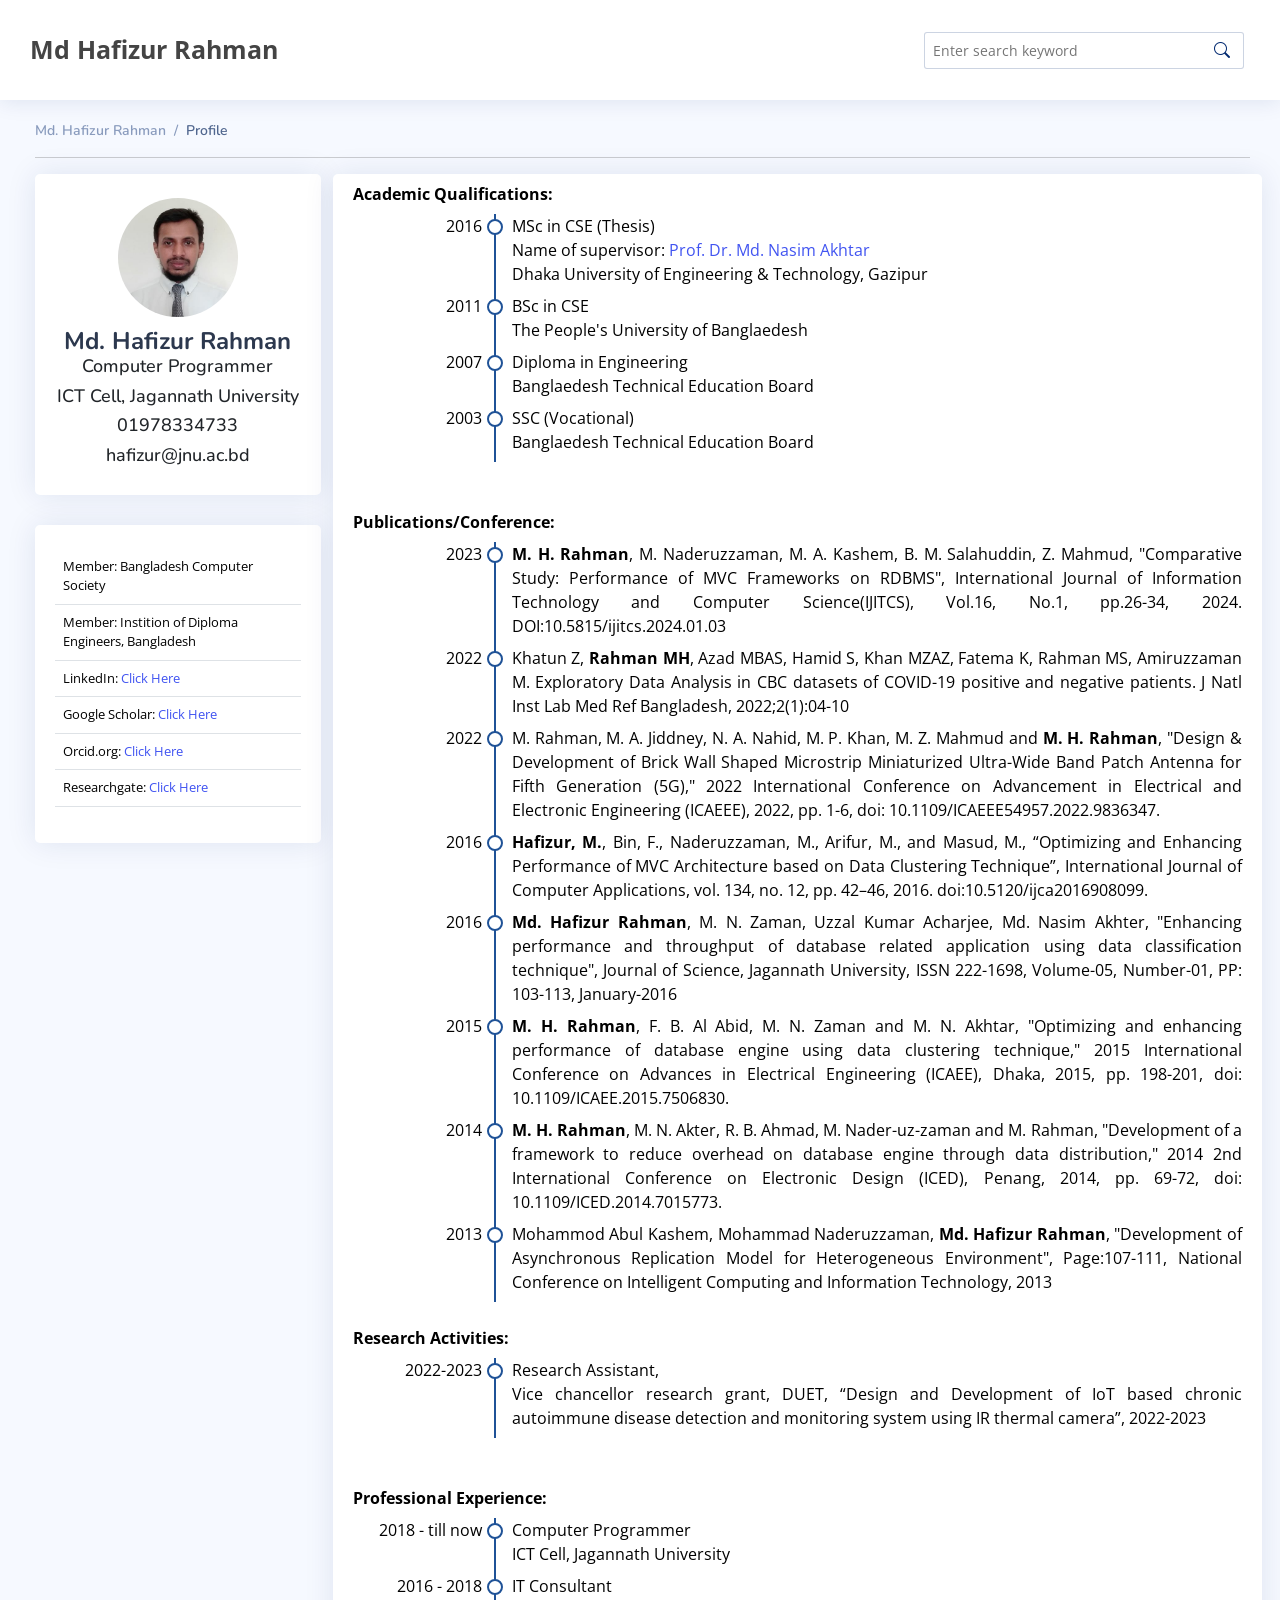
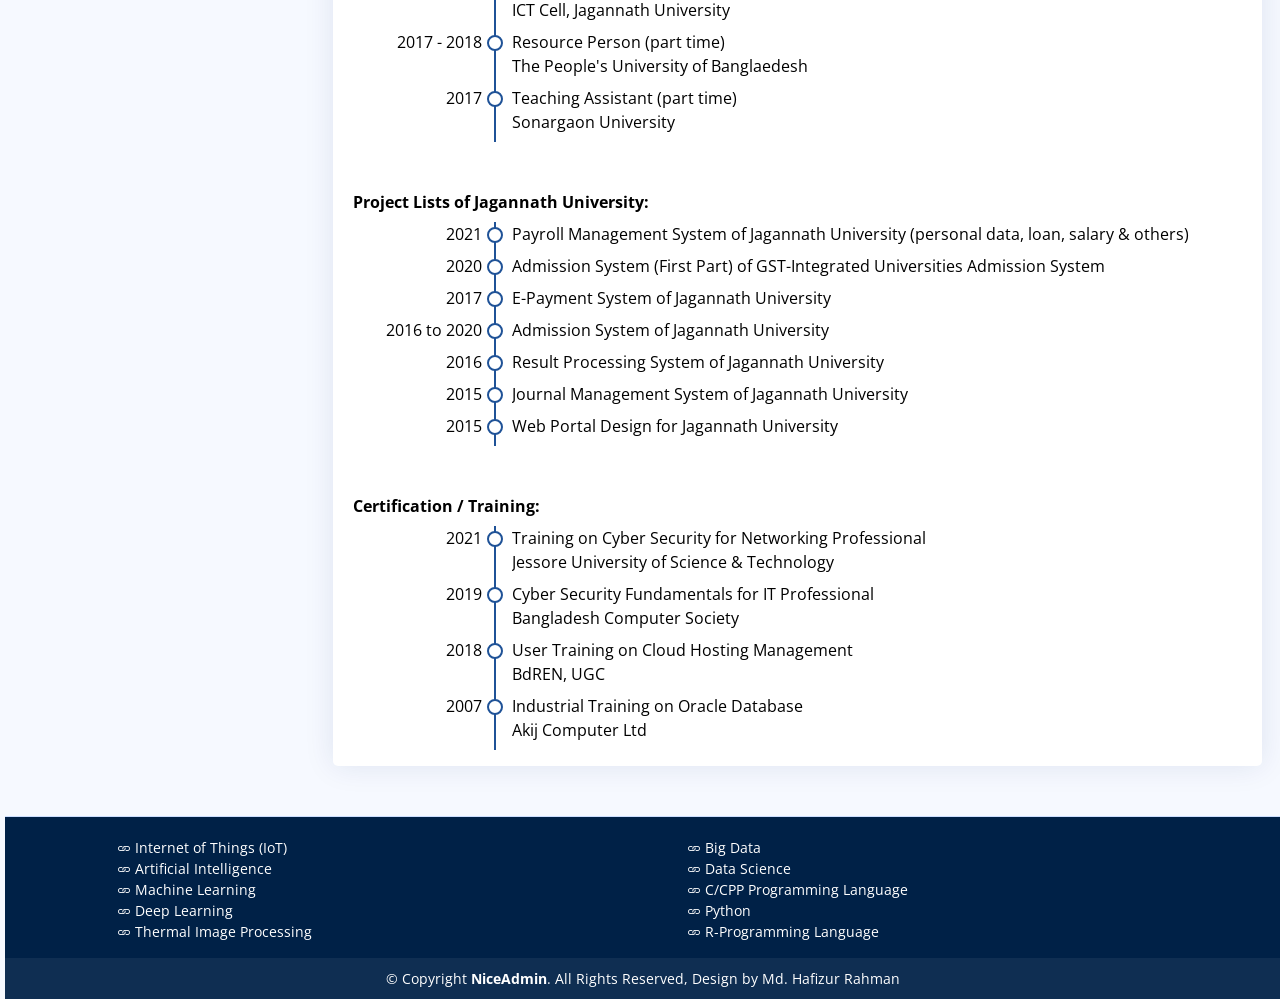
==== commit a0ab7bf8: "Update profile image source in index.html" ====
--- a/index.html
+++ b/index.html
@@ -96,7 +96,7 @@
 		        <div class="col-xl-3">
 					  <div class="card">
 						<div class="card-body profile-card pt-4 d-flex flex-column align-items-center">
-						 <img src="https://hafizur.info/profile-img.jpg" alt="Profile" class="rounded-circle">
+						 <img src="profile-img.jpg" alt="Profile" class="rounded-circle">
 						  <h2>Md. Hafizur Rahman</h2>
 						  <h3>Computer Programmer</h3>
 						  <h3>ICT Cell, Jagannath University</h3>
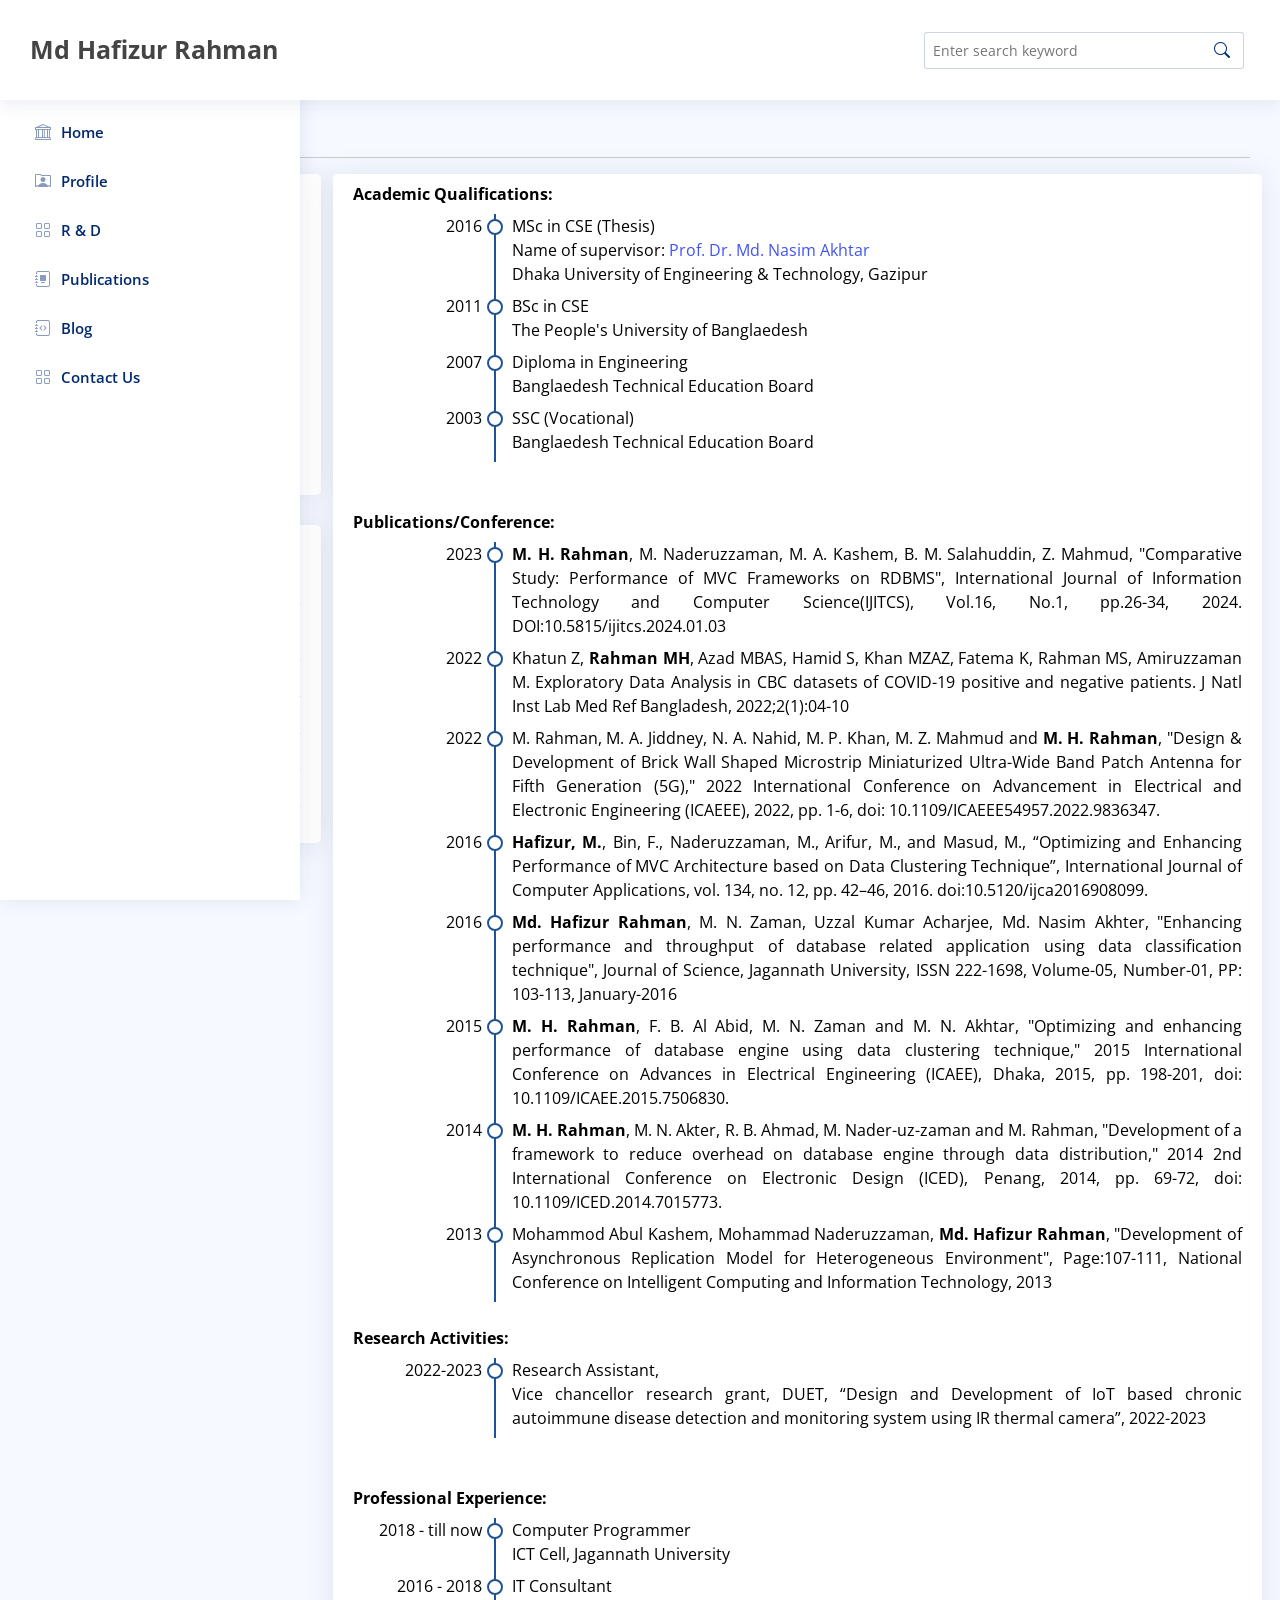
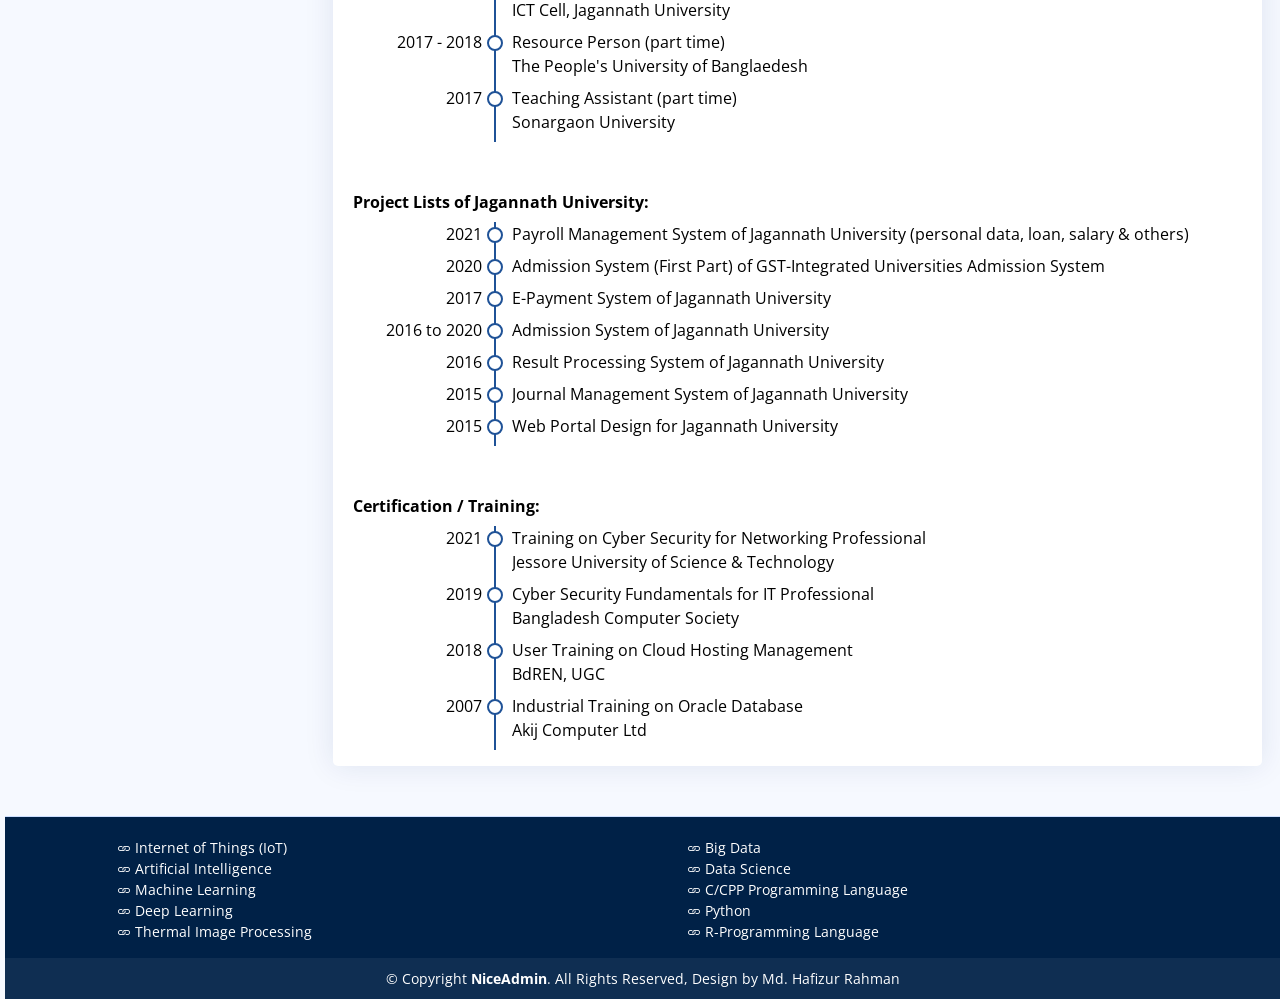
==== commit 2aa2c1fb: "Update page" ====
--- a/index.html
+++ b/index.html
@@ -6,8 +6,8 @@
   <meta content="width=device-width, initial-scale=1.0" name="viewport">
 
   <title>Md. Hafizur Rahman</title>
-  <meta name="description" content="Md. Hafizur Rahman, Computer Programmer, Jagannath Univetsity, DUET">
-  <meta name="keywords" content="Md. Hafizur Rahman, Computer Programmer, Jagannath Univetsity, DUET">
+  <meta name="description" content="Md. Hafizur Rahman, Computer Programmer,Jagannath Univetsity, HafizLab, OAJEA,  DUET,">
+  <meta name="keywords" content="Md. Hafizur Rahman, Computer Programmer, Jagannath Univetsity, HafizLab, OAJEA,  DUET">
 
   <!-- Favicons -->
   <link href="profile-img.jpg" rel="icon">
@@ -114,9 +114,22 @@
 								<tr><td>Google Scholar: <a href="https://scholar.google.com/citations?user=UboyvCoAAAAJ&hl=en">Click Here</a> </td></tr>	
 								<tr><td>Orcid.org:  <a href="https://orcid.org/0009-0006-0517-9056">Click Here</a> </td></tr>		
 								<tr><td>Researchgate: <a href="https://www.researchgate.net/profile/Md-Rahman-189">Click Here</a></td></tr>									
-							</table>
+						</table>
 						</div>
-					  </div>
+					</div>
+
+					<div class='card'>
+				 <aside id="sidebar" class="sidebar">
+    <ul class="sidebar-nav" id="sidebar-nav" style='padding-top:10px;'>
+        <li class='nav-item'><a class='nav-link collapsed' href='?id=home'><i class='bi bi-bank'></i> Home </a></li>
+        <li class='nav-item'><a class='nav-link collapsed' href='?id=profile'><i class='bi bi-person-rolodex'></i> Profile</a></li>
+		<li class='nav-item'><a class='nav-link collapsed' href='?id=randd'><i class='bi bi-grid'></i> R & D </a></li>
+		<li class='nav-item'><a class='nav-link collapsed' href='?id=publication'><i class='bi bi-journal-album'></i> Publications </a></li>
+		<li class='nav-item'><a class='nav-link collapsed' href='?id=blog'><i class='bi bi-journal-code'></i> Blog</a></li>
+		<li class='nav-item'><a class='nav-link collapsed' href='?id=contact'><i class='bi bi-grid'></i> Contact Us</a></li>
+    </ul>
+</aside>
+					</div>
 
 					</div>
 		
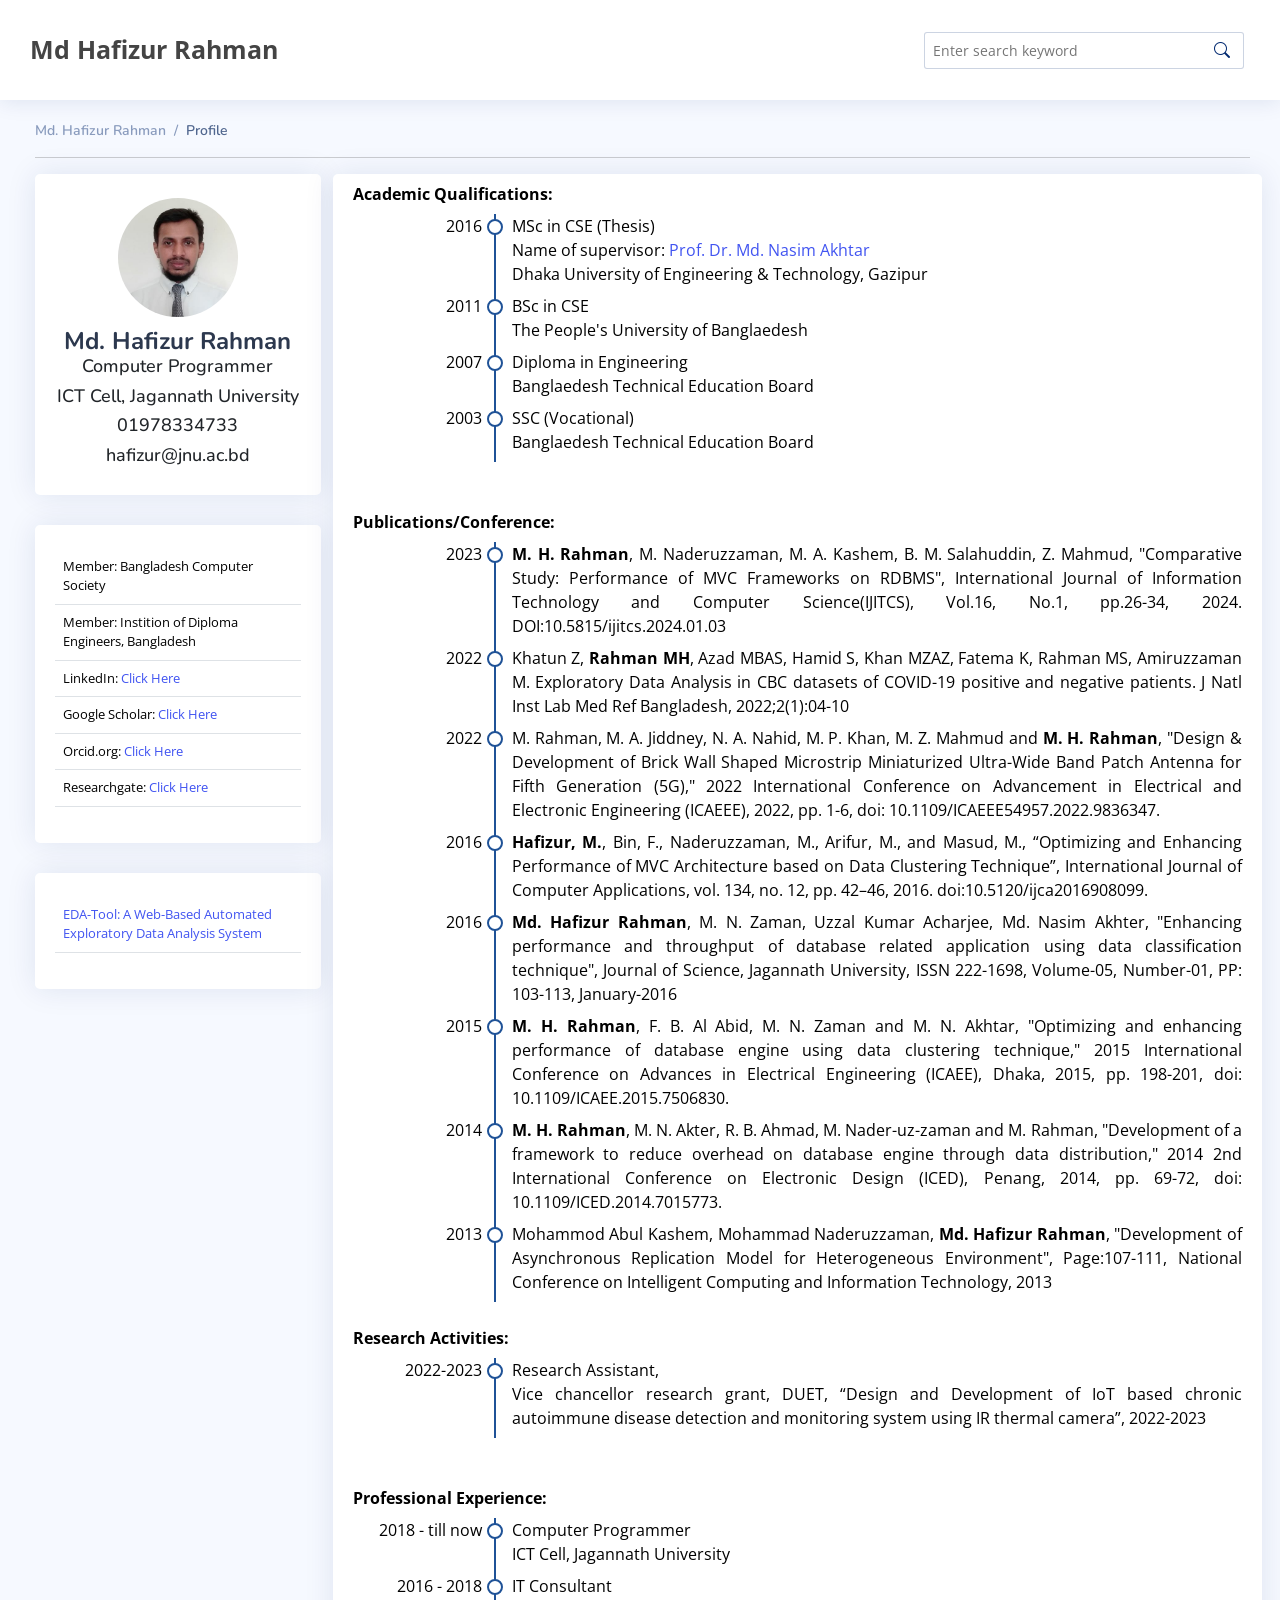
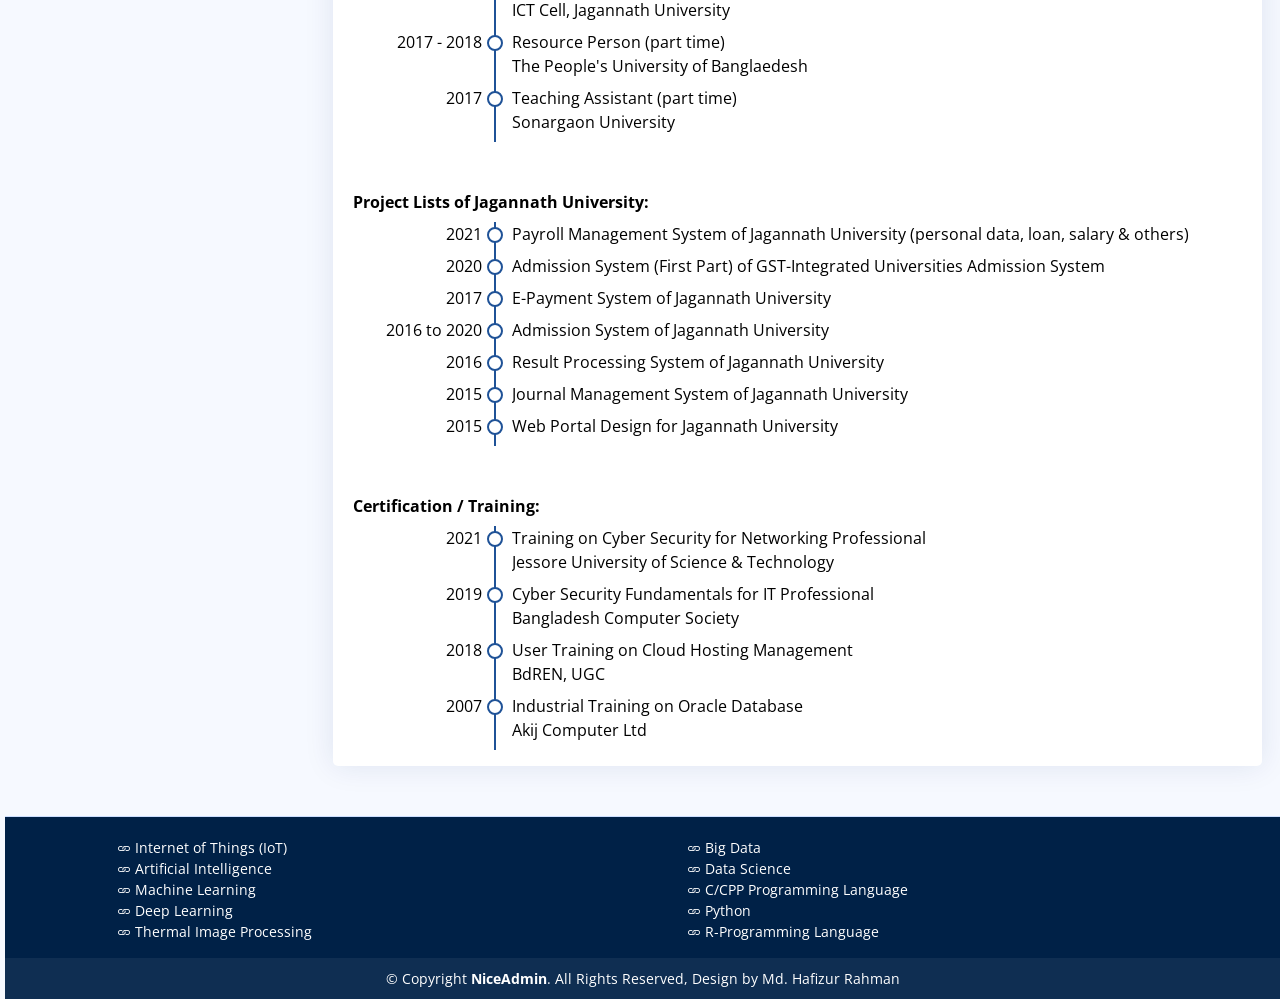
==== commit 40c766bd: "EDA-Tool link updated" ====
--- a/index.html
+++ b/index.html
@@ -107,28 +107,25 @@
 
 					<div class="card">
 						<div class="card-body profile-card pt-4 d-flex flex-column">
-						<table class='table' style='font-size:13px;'>
+							<table class='table' style='font-size:13px;'>
 								<tr><td>Member: Bangladesh Computer Society</td></tr>
 								<tr><td>Member: Instition of Diploma Engineers, Bangladesh </td></tr>
 								<tr><td>LinkedIn: <a href="#">Click Here</a></td></tr> 
 								<tr><td>Google Scholar: <a href="https://scholar.google.com/citations?user=UboyvCoAAAAJ&hl=en">Click Here</a> </td></tr>	
 								<tr><td>Orcid.org:  <a href="https://orcid.org/0009-0006-0517-9056">Click Here</a> </td></tr>		
 								<tr><td>Researchgate: <a href="https://www.researchgate.net/profile/Md-Rahman-189">Click Here</a></td></tr>									
-						</table>
+							</table>
 						</div>
 					</div>
 
 					<div class='card'>
-				 <aside id="sidebar" class="sidebar">
-    <ul class="sidebar-nav" id="sidebar-nav" style='padding-top:10px;'>
-        <li class='nav-item'><a class='nav-link collapsed' href='?id=home'><i class='bi bi-bank'></i> Home </a></li>
-        <li class='nav-item'><a class='nav-link collapsed' href='?id=profile'><i class='bi bi-person-rolodex'></i> Profile</a></li>
-		<li class='nav-item'><a class='nav-link collapsed' href='?id=randd'><i class='bi bi-grid'></i> R & D </a></li>
-		<li class='nav-item'><a class='nav-link collapsed' href='?id=publication'><i class='bi bi-journal-album'></i> Publications </a></li>
-		<li class='nav-item'><a class='nav-link collapsed' href='?id=blog'><i class='bi bi-journal-code'></i> Blog</a></li>
-		<li class='nav-item'><a class='nav-link collapsed' href='?id=contact'><i class='bi bi-grid'></i> Contact Us</a></li>
-    </ul>
-</aside>
+						<div class="card-body profile-card pt-4 d-flex flex-column">
+							<table class='table' style='font-size:13px;'>
+								<tr>
+									<td><a href="https://github.com/hafizurfpbd/eda-tool">EDA-Tool: A Web-Based Automated Exploratory Data Analysis System</a></td>
+								</tr>									
+							</table>
+						</div>
 					</div>
 
 					</div>
